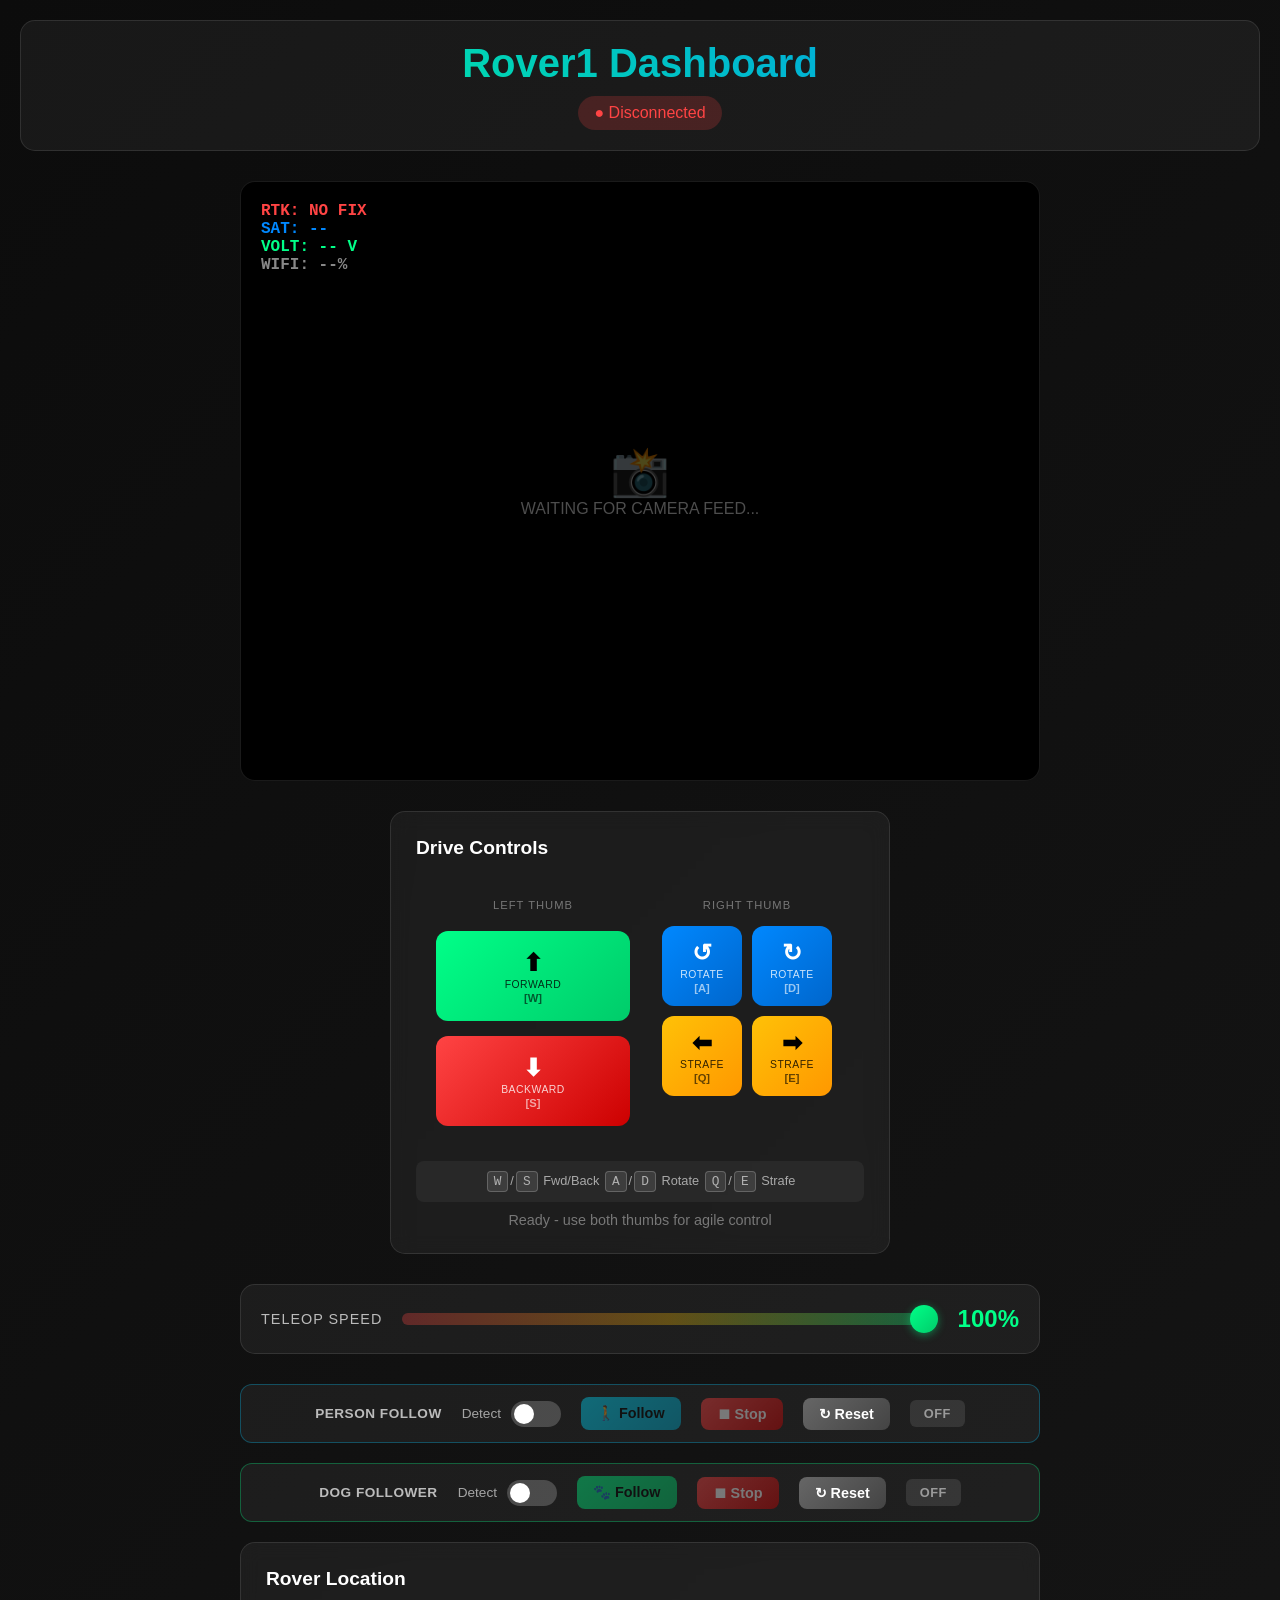
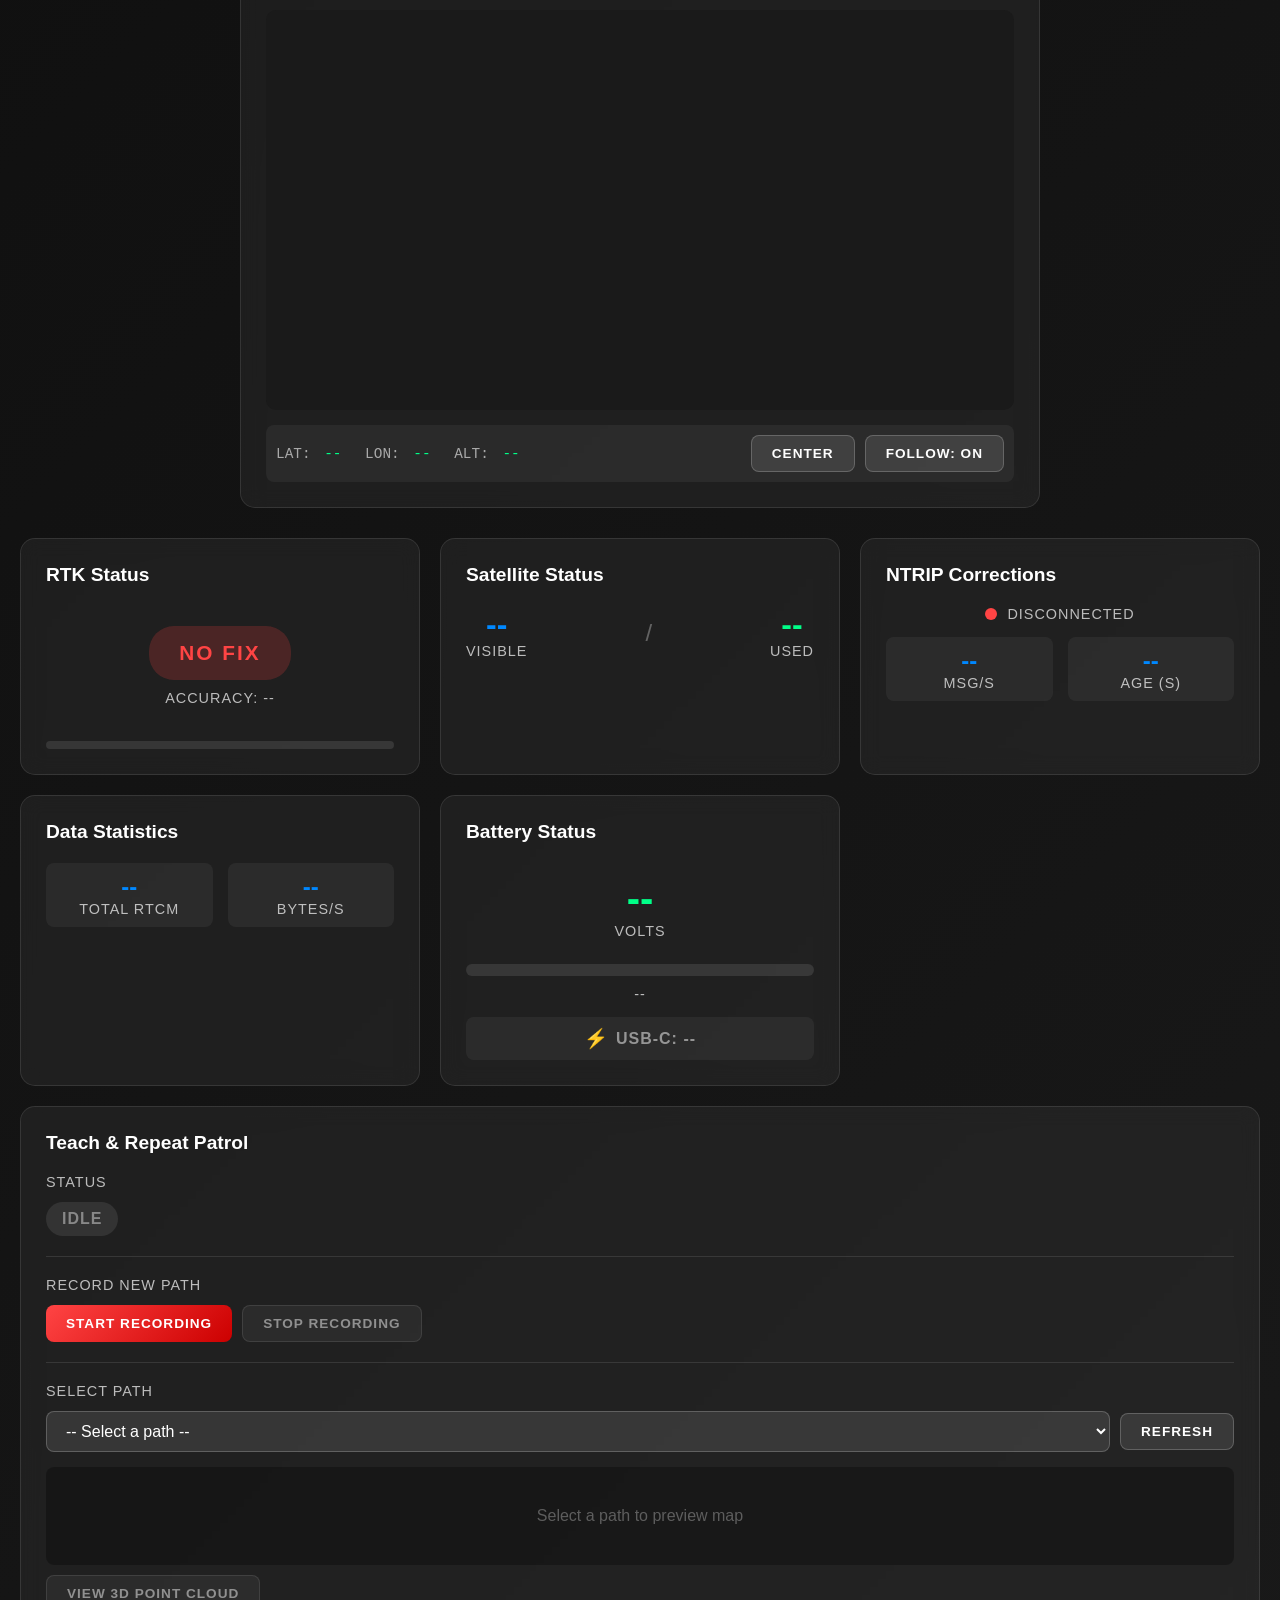
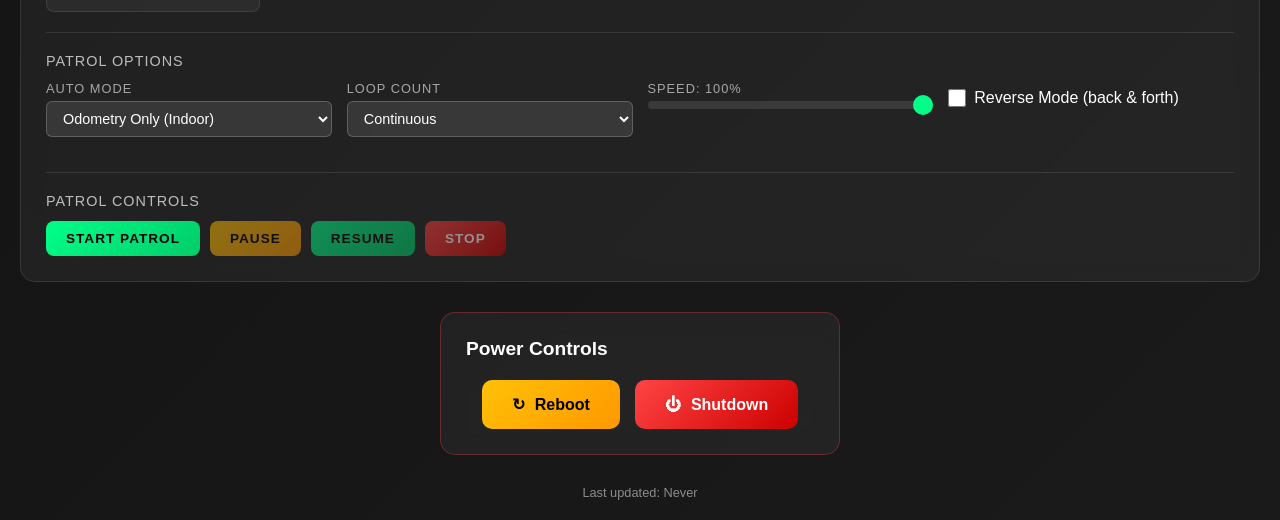
==== gnss_web_dashboard/static/index.html @ d9a0829c "feat(dashboard): add WiFi signal strength to camera HUD Shows WiFi signal percentage in HUD overlay " ====
<!DOCTYPE html>
<html lang="en">
<head>
    <meta charset="UTF-8">
    <meta name="viewport" content="width=device-width, initial-scale=1.0">
    <title>Rover1 Dashboard</title>

    <!-- External dependencies -->
    <link rel="stylesheet" href="https://unpkg.com/leaflet@1.9.4/dist/leaflet.css"
          integrity="sha256-p4NxAoJBhIIN+hmNHrzRCf9tD/miZyoHS5obTRR9BMY="
          crossorigin=""/>
    <script src="https://cdnjs.cloudflare.com/ajax/libs/three.js/r128/three.min.js"></script>

    <!-- Local styles (modular) -->
    <link rel="stylesheet" href="css/base.css">
    <link rel="stylesheet" href="css/components.css">
    <link rel="stylesheet" href="css/teleop.css">
    <link rel="stylesheet" href="css/patrol.css">
    <link rel="stylesheet" href="css/vision.css">
</head>
<body>
    <div class="dashboard">
        <div class="header">
            <h1>Rover1 Dashboard</h1>
            <span id="connectionStatus" class="connection-status disconnected">Connecting...</span>
        </div>

        <!-- Live Camera Feed Section -->
        <div class="video-container">
            <div id="videoPlaceholder" class="video-placeholder">
                <div style="font-size: 3rem;">📸</div>
                <div>WAITING FOR CAMERA FEED...</div>
            </div>
            <img id="videoFeed" src="" style="display: none;">
            <div class="video-overlay" id="videoOverlay">
                <div id="hudRtk" style="color: #ff4444;">RTK: NO FIX</div>
                <div id="hudSat" style="color: #0088ff;">SAT: --</div>
                <div id="hudVolt" style="color: #00ff88;">VOLT: -- V</div>
                <div id="hudWifi" style="color: #888888;">WIFI: --%</div>
            </div>
        </div>

        <!-- Web Teleop Drive Controls - Two-thumb layout -->
        <div class="card teleop-card">
            <div class="card-title">Drive Controls</div>
            <div class="teleop-drive-container" id="teleopContainer">
                <!-- Left thumb zone: Forward/Backward -->
                <div class="teleop-left-zone">
                    <div class="teleop-zone-label">Left Thumb</div>
                    <button class="teleop-btn teleop-btn-large teleop-btn-forward" id="btnForward"
                            data-action="forward">
                        <span>&#x2B06;</span>
                        <span class="teleop-btn-label">Forward</span>
                        <span class="teleop-btn-key">[W]</span>
                    </button>
                    <button class="teleop-btn teleop-btn-large teleop-btn-backward" id="btnBackward"
                            data-action="backward">
                        <span>&#x2B07;</span>
                        <span class="teleop-btn-label">Backward</span>
                        <span class="teleop-btn-key">[S]</span>
                    </button>
                </div>
                <!-- Right thumb zone: Rotate and Strafe -->
                <div class="teleop-right-zone">
                    <div class="teleop-zone-label">Right Thumb</div>
                    <div class="teleop-right-row">
                        <button class="teleop-btn teleop-btn-rotate" id="btnRotateLeft"
                                data-action="rotate-left">
                            <span>&#x21BA;</span>
                            <span class="teleop-btn-label">Rotate</span>
                            <span class="teleop-btn-key">[A]</span>
                        </button>
                        <button class="teleop-btn teleop-btn-rotate" id="btnRotateRight"
                                data-action="rotate-right">
                            <span>&#x21BB;</span>
                            <span class="teleop-btn-label">Rotate</span>
                            <span class="teleop-btn-key">[D]</span>
                        </button>
                    </div>
                    <div class="teleop-right-row">
                        <button class="teleop-btn teleop-btn-strafe" id="btnStrafeLeft"
                                data-action="strafe-left">
                            <span>&#x2B05;</span>
                            <span class="teleop-btn-label">Strafe</span>
                            <span class="teleop-btn-key">[Q]</span>
                        </button>
                        <button class="teleop-btn teleop-btn-strafe" id="btnStrafeRight"
                                data-action="strafe-right">
                            <span>&#x27A1;</span>
                            <span class="teleop-btn-label">Strafe</span>
                            <span class="teleop-btn-key">[E]</span>
                        </button>
                    </div>
                </div>
            </div>
            <div class="teleop-help">
                <kbd>W</kbd>/<kbd>S</kbd> Fwd/Back
                <kbd>A</kbd>/<kbd>D</kbd> Rotate
                <kbd>Q</kbd>/<kbd>E</kbd> Strafe
            </div>
            <div class="teleop-status" id="teleopStatus">
                <span class="teleop-status-inactive">Ready - use both thumbs for agile control</span>
            </div>
        </div>

        <!-- Teleop Speed Control -->
        <div class="teleop-controls">
            <div class="teleop-speed-control">
                <span class="teleop-speed-label">Teleop Speed</span>
                <input type="range" id="teleopSpeedSlider" class="teleop-slider"
                       min="10" max="100" value="100"
                       oninput="teleopController.updateSpeed(this.value)">
                <span id="teleopSpeedValue" class="teleop-speed-value">100%</span>
            </div>
        </div>

        <!-- Shoe Follower Quick Controls (Person Follow) -->
        <div class="shoe-follower-quick">
            <span class="quick-label">Person Follow</span>
            <div class="quick-toggle-group">
                <span style="font-size: 0.85rem; color: rgba(255,255,255,0.6);">Detect</span>
                <label class="toggle-switch">
                    <input type="checkbox" id="shoeDetectionToggle" onchange="shoeFollower.toggleDetection(this.checked)">
                    <span class="toggle-slider"></span>
                </label>
            </div>
            <button id="btnShoeFollowStart" class="quick-btn quick-btn-start"
                    onclick="shoeFollower.enable()" disabled>
                &#x1F6B6; Follow
            </button>
            <button id="btnShoeFollowStop" class="quick-btn quick-btn-stop"
                    onclick="shoeFollower.disable()" disabled>
                &#x23F9; Stop
            </button>
            <button id="btnShoeFollowReset" class="quick-btn quick-btn-reset"
                    onclick="shoeFollower.reset()">
                &#x21BB; Reset
            </button>
            <span id="shoeFollowerStatus" class="quick-status idle">OFF</span>
        </div>

        <!-- Dog Follower Quick Controls -->
        <div class="dog-follower-quick">
            <span class="quick-label">Dog Follower</span>
            <div class="quick-toggle-group">
                <span style="font-size: 0.85rem; color: rgba(255,255,255,0.6);">Detect</span>
                <label class="toggle-switch">
                    <input type="checkbox" id="detectionToggleQuick" onchange="dogFollower.toggleDetection(this.checked)">
                    <span class="toggle-slider"></span>
                </label>
            </div>
            <button id="btnDogFollowStartQuick" class="quick-btn quick-btn-start"
                    onclick="dogFollower.enable()" disabled>
                &#x1F43E; Follow
            </button>
            <button id="btnDogFollowStopQuick" class="quick-btn quick-btn-stop"
                    onclick="dogFollower.disable()" disabled>
                &#x23F9; Stop
            </button>
            <button id="btnDogFollowResetQuick" class="quick-btn quick-btn-reset"
                    onclick="dogFollower.reset()">
                &#x21BB; Reset
            </button>
            <span id="dogFollowerStatusQuick" class="quick-status idle">OFF</span>
        </div>

        <!-- Street Map Section -->
        <div class="card map-card" style="max-width: 800px; margin: 0 auto 30px auto;">
            <div class="card-title">Rover Location</div>
            <div class="map-container">
                <div id="roverMap"></div>
            </div>
            <div class="map-info">
                <div class="coord-display">
                    <span class="coord-label">LAT:</span>
                    <span class="coord-value" id="mapLat">--</span>
                    <span class="coord-label" style="margin-left: 15px;">LON:</span>
                    <span class="coord-value" id="mapLon">--</span>
                    <span class="coord-label" style="margin-left: 15px;">ALT:</span>
                    <span class="coord-value" id="mapAlt">--</span>
                </div>
                <div class="map-controls">
                    <button class="btn btn-secondary" onclick="mapController.centerOnRover()">Center</button>
                    <button class="btn btn-secondary" onclick="mapController.toggleFollow()">
                        <span id="followBtn">Follow: ON</span>
                    </button>
                </div>
            </div>
        </div>

        <div class="grid">
            <!-- RTK Status Card -->
            <div class="card">
                <div class="card-title">RTK Status</div>
                <div class="rtk-status">
                    <div id="rtkBadge" class="rtk-badge rtk-no-fix">NO FIX</div>
                    <div id="rtkAccuracy" class="metric-label">Accuracy: --</div>
                </div>
                <div class="accuracy-bar">
                    <div id="accuracyFill" class="accuracy-fill accuracy-poor" style="width: 0%"></div>
                </div>
            </div>

            <!-- Satellites Card -->
            <div class="card">
                <div class="card-title">Satellite Status</div>
                <div class="satellite-visual">
                    <div class="sat-group">
                        <div id="satVisible" class="sat-count sat-visible">--</div>
                        <div class="metric-label">Visible</div>
                    </div>
                    <div style="font-size: 1.5rem; color: rgba(255,255,255,0.3);">/</div>
                    <div class="sat-group">
                        <div id="satUsed" class="sat-count sat-used">--</div>
                        <div class="metric-label">Used</div>
                    </div>
                </div>
            </div>

            <!-- NTRIP Status Card -->
            <div class="card">
                <div class="card-title">NTRIP Corrections</div>
                <div class="ntrip-indicator">
                    <div id="ntripDot" class="status-dot status-disconnected"></div>
                    <div id="ntripStatus" class="metric-label">DISCONNECTED</div>
                </div>
                <div class="stats-grid">
                    <div class="stat-item">
                        <div id="rtcmRate" class="stat-value">--</div>
                        <div class="metric-label">msg/s</div>
                    </div>
                    <div class="stat-item">
                        <div id="rtcmAge" class="stat-value">--</div>
                        <div class="metric-label">age (s)</div>
                    </div>
                </div>
            </div>

            <!-- Data Statistics Card -->
            <div class="card">
                <div class="card-title">Data Statistics</div>
                <div class="stats-grid">
                    <div class="stat-item">
                        <div id="totalMessages" class="stat-value">--</div>
                        <div class="metric-label">Total RTCM</div>
                    </div>
                    <div class="stat-item">
                        <div id="dataRate" class="stat-value">--</div>
                        <div class="metric-label">Bytes/s</div>
                    </div>
                </div>
            </div>

            <!-- Battery Status Card -->
            <div class="card">
                <div class="card-title">Battery Status</div>
                <div class="battery-display">
                    <div id="batteryVoltage" class="metric-value" style="color: #00ff88;">--</div>
                    <div class="metric-label">Volts</div>
                </div>
                <div class="battery-bar">
                    <div id="batteryFill" class="battery-fill battery-good" style="width: 0%"></div>
                </div>
                <div id="batteryStatus" class="metric-label" style="text-align: center; margin-top: 10px;">--</div>
                <div class="power-status-indicator">
                    <span class="power-icon" id="powerIcon">⚡</span>
                    <span class="power-status-text power-unknown" id="powerStatus">USB-C: --</span>
                </div>
            </div>

            <!-- Patrol Card -->
            <div class="card patrol-card">
                <div class="card-title">Teach & Repeat Patrol</div>

                <!-- Status Section -->
                <div class="patrol-section">
                    <div class="section-title">Status</div>
                    <span id="patrolStatusBadge" class="patrol-status-badge patrol-idle">IDLE</span>
                    <div id="patrolProgress" class="patrol-progress" style="display: none;"></div>
                    <div id="patrolError" class="patrol-error-msg" style="display: none;"></div>
                </div>

                <!-- Recording Section -->
                <div class="patrol-section">
                    <div class="section-title">Record New Path</div>
                    <div id="recordingControls">
                        <div class="btn-group">
                            <button id="btnStartRecord" class="btn btn-danger" onclick="patrol.startRecording()">
                                Start Recording
                            </button>
                            <button id="btnStopRecord" class="btn btn-secondary" onclick="patrol.stopRecording()" disabled>
                                Stop Recording
                            </button>
                        </div>
                        <div id="recordingIndicator" class="recording-indicator" style="display: none; margin-top: 10px;">
                            <div class="recording-dot"></div>
                            <span id="recordingCount">Recording: 0 waypoints</span>
                        </div>
                    </div>

                    <!-- Save Dialog (shown after stopping recording) -->
                    <div id="saveDialog" class="save-dialog">
                        <input type="text" id="pathNameInput" class="path-name-input" placeholder="Enter path name...">
                        <div class="btn-group">
                            <button class="btn btn-primary" onclick="patrol.savePath()">Save Path</button>
                            <button class="btn btn-secondary" onclick="patrol.discardRecording()">Discard</button>
                        </div>
                    </div>
                </div>

                <!-- Path Selection Section -->
                <div class="patrol-section">
                    <div class="section-title">Select Path</div>
                    <div class="path-selector">
                        <select id="pathSelect" class="path-select" onchange="patrol.onPathSelect()">
                            <option value="">-- Select a path --</option>
                        </select>
                        <button class="btn btn-secondary" onclick="patrol.refreshPaths()">Refresh</button>
                    </div>
                    <div id="mapPreview" class="map-preview">
                        <div class="map-placeholder">Select a path to preview map</div>
                    </div>
                    <div style="margin-top: 10px;">
                        <button id="btnView3D" class="btn btn-secondary" onclick="patrol.view3DCloud()" disabled>
                            View 3D Point Cloud
                        </button>
                    </div>
                </div>

                <!-- Patrol Options Section -->
                <div class="patrol-section">
                    <div class="section-title">Patrol Options</div>
                    <div class="patrol-options">
                        <div class="option-group">
                            <label class="option-label">Auto Mode</label>
                            <select id="autoMode" class="option-input">
                                <option value="odometry">Odometry Only (Indoor)</option>
                                <option value="gps">GPS Outdoor</option>
                                <option value="nav2" disabled>Nav2 SLAM (Heavy CPU)</option>
                            </select>
                        </div>
                        <div class="option-group">
                            <label class="option-label">Loop Count</label>
                            <select id="loopCount" class="option-input">
                                <option value="0">Continuous</option>
                                <option value="1">1 loop</option>
                                <option value="2">2 loops</option>
                                <option value="3">3 loops</option>
                                <option value="5">5 loops</option>
                                <option value="10">10 loops</option>
                            </select>
                        </div>
                        <div class="option-group">
                            <label class="option-label">Speed: <span id="speedValue">100</span>%</label>
                            <input type="range" id="speedSlider" class="speed-slider"
                                   min="10" max="100" value="100" oninput="patrol.updateSpeedLabel()">
                        </div>
                        <div class="option-group">
                            <label class="checkbox-label">
                                <input type="checkbox" id="reverseMode">
                                Reverse Mode (back & forth)
                            </label>
                        </div>
                    </div>
                </div>

                <!-- Patrol Controls Section -->
                <div class="patrol-section">
                    <div class="section-title">Patrol Controls</div>
                    <div class="btn-group">
                        <button id="btnStartPatrol" class="btn btn-primary" onclick="patrol.startPatrol()">
                            Start Patrol
                        </button>
                        <button id="btnPausePatrol" class="btn btn-warning" onclick="patrol.pausePatrol()" disabled>
                            Pause
                        </button>
                        <button id="btnResumePatrol" class="btn btn-primary" onclick="patrol.resumePatrol()" disabled>
                            Resume
                        </button>
                        <button id="btnStopPatrol" class="btn btn-danger" onclick="patrol.stopPatrol()" disabled>
                            Stop
                        </button>
                    </div>
                </div>
            </div>

            <!-- 3D Point Cloud Viewer Card -->
            <div class="card pointcloud-card" id="pointcloudCard" style="display: none;">
                <div class="card-title">3D Point Cloud Viewer</div>
                <div class="pointcloud-container" id="pointcloudContainer">
                    <div class="pointcloud-placeholder" id="pointcloudPlaceholder">
                        <div class="pointcloud-placeholder-icon">&#x1F4CA;</div>
                        <div>Select a path and click "View 3D Point Cloud"</div>
                    </div>
                    <div class="pointcloud-loading" id="pointcloudLoading" style="display: none;">
                        <div class="pointcloud-loading-spinner"></div>
                        <div>Loading point cloud...</div>
                    </div>
                </div>
                <div class="pointcloud-controls">
                    <div class="btn-group">
                        <button class="btn btn-secondary" onclick="pointcloudViewer.resetView()">Reset View</button>
                        <button class="btn btn-secondary" onclick="pointcloudViewer.toggleAxes()">Toggle Axes</button>
                    </div>
                    <div class="point-size-control">
                        <span class="metric-label">Point Size:</span>
                        <input type="range" class="point-size-slider" id="pointSizeSlider"
                               min="1" max="10" value="3" oninput="pointcloudViewer.setPointSize(this.value)">
                    </div>
                    <div class="pointcloud-info" id="pointcloudInfo">
                        Points: -- | Drag to rotate, scroll to zoom
                    </div>
                </div>
            </div>
        </div>

        <!-- Power Controls Card -->
        <div class="card power-card">
            <div class="card-title">Power Controls</div>
            <div class="power-btn-group">
                <button class="power-btn power-btn-reboot" onclick="powerController.requestReboot()">
                    <span>&#x21BB;</span> Reboot
                </button>
                <button class="power-btn power-btn-shutdown" onclick="powerController.requestShutdown()">
                    <span>&#x23FB;</span> Shutdown
                </button>
            </div>
            <div id="powerConfirmDialog" class="power-confirm-dialog">
                <div class="power-confirm-msg" id="powerConfirmMsg">Are you sure?</div>
                <div class="power-confirm-btns">
                    <button class="power-confirm-yes" onclick="powerController.confirmAction()">Yes, do it</button>
                    <button class="power-confirm-no" onclick="powerController.cancelAction()">Cancel</button>
                </div>
            </div>
        </div>

        <div class="last-update" id="lastUpdate">
            Last updated: Never
        </div>
    </div>

    <!-- External JS -->
    <script src="https://unpkg.com/leaflet@1.9.4/dist/leaflet.js"
            integrity="sha256-20nQCchB9co0qIjJZRGuk2/Z9VM+kNiyxNV1lvTlZBo="
            crossorigin=""></script>

    <!-- Local JS modules (order matters for dependencies) -->
    <script src="js/dashboard.js"></script>
    <script src="js/patrol.js"></script>
    <script src="js/map.js"></script>
    <script src="js/teleop.js"></script>
    <script src="js/power.js"></script>
    <script src="js/vision.js"></script>
    <script src="js/pointcloud.js"></script>
    <script src="js/init.js"></script>
</body>
</html>
---- gnss_web_dashboard/static/css/base.css ----
/* base.css - Core layout and structure */

* {
    margin: 0;
    padding: 0;
    box-sizing: border-box;
}

body {
    font-family: -apple-system, BlinkMacSystemFont, 'Segoe UI', Roboto, sans-serif;
    background: linear-gradient(135deg, #0c0c0c 0%, #1a1a1a 100%);
    color: #ffffff;
    min-height: 100vh;
    padding: 20px;
}

.dashboard {
    max-width: 1400px;
    margin: 0 auto;
}

.header {
    text-align: center;
    margin-bottom: 30px;
    padding: 20px;
    background: rgba(255, 255, 255, 0.05);
    border-radius: 15px;
    border: 1px solid rgba(255, 255, 255, 0.1);
}

.header h1 {
    font-size: 2.5rem;
    margin-bottom: 10px;
    background: linear-gradient(45deg, #00ff88, #0088ff);
    -webkit-background-clip: text;
    -webkit-text-fill-color: transparent;
    background-clip: text;
}

.connection-status {
    display: inline-block;
    padding: 8px 16px;
    border-radius: 20px;
    font-weight: 500;
    margin-left: 20px;
}

.connected { background: rgba(0, 255, 136, 0.2); color: #00ff88; }
.disconnected { background: rgba(255, 68, 68, 0.2); color: #ff4444; }

.grid {
    display: grid;
    grid-template-columns: repeat(auto-fit, minmax(300px, 1fr));
    gap: 20px;
    margin-bottom: 30px;
}

.video-container {
    grid-column: 1 / -1;
    background: rgba(255, 255, 255, 0.05);
    border: 1px solid rgba(255, 255, 255, 0.1);
    border-radius: 15px;
    overflow: hidden;
    position: relative;
    background-color: #000;
    aspect-ratio: 4 / 3;
    max-width: 800px;
    margin: 0 auto 30px auto;
}

#videoFeed {
    width: 100%;
    height: 100%;
    object-fit: contain;
}

.video-overlay {
    position: absolute;
    top: 20px;
    left: 20px;
    pointer-events: none;
    text-shadow: 2px 2px 2px rgba(0,0,0,0.8);
    font-family: 'Courier New', Courier, monospace;
    font-weight: bold;
}

.video-placeholder {
    position: absolute;
    top: 50%;
    left: 50%;
    transform: translate(-50%, -50%);
    color: rgba(255,255,255,0.3);
    text-align: center;
}

.last-update {
    text-align: center;
    margin-top: 20px;
    color: rgba(255, 255, 255, 0.5);
    font-size: 0.8rem;
}

@media (max-width: 768px) {
    .grid {
        grid-template-columns: 1fr;
    }
    .header h1 {
        font-size: 2rem;
    }
}
---- gnss_web_dashboard/static/css/components.css ----
/* components.css - Cards, metrics, status indicators, power controls */

/* Card base styles */
.card {
    background: rgba(255, 255, 255, 0.05);
    border: 1px solid rgba(255, 255, 255, 0.1);
    border-radius: 15px;
    padding: 25px;
    backdrop-filter: blur(10px);
}

.card-title {
    font-size: 1.2rem;
    margin-bottom: 20px;
    color: #ffffff;
    font-weight: 600;
}

/* Metrics */
.metric-value {
    font-size: 2.5rem;
    font-weight: 700;
    margin-bottom: 5px;
    line-height: 1;
}

.metric-label {
    font-size: 0.9rem;
    color: rgba(255, 255, 255, 0.7);
    text-transform: uppercase;
    letter-spacing: 1px;
}

@media (max-width: 768px) {
    .metric-value {
        font-size: 2rem;
    }
}

/* RTK Status */
.rtk-status {
    text-align: center;
    padding: 20px;
}

.rtk-badge {
    display: inline-block;
    padding: 15px 30px;
    border-radius: 25px;
    font-size: 1.3rem;
    font-weight: 700;
    text-transform: uppercase;
    letter-spacing: 2px;
    margin-bottom: 10px;
}

.rtk-no-fix { background: rgba(255, 68, 68, 0.2); color: #ff4444; }
.rtk-dgps { background: rgba(255, 193, 7, 0.2); color: #ffc107; }
.rtk-float { background: rgba(0, 123, 255, 0.2); color: #007bff; }
.rtk-fixed { background: rgba(40, 167, 69, 0.2); color: #28a745; }

/* Satellite visual */
.satellite-visual {
    display: flex;
    justify-content: space-between;
    align-items: center;
    margin-top: 15px;
}

.sat-group {
    text-align: center;
}

.sat-count {
    font-size: 2rem;
    font-weight: 700;
}

.sat-visible { color: #0088ff; }
.sat-used { color: #00ff88; }

/* NTRIP indicator */
.ntrip-indicator {
    display: flex;
    align-items: center;
    justify-content: center;
    gap: 10px;
    margin-top: 10px;
}

.status-dot {
    width: 12px;
    height: 12px;
    border-radius: 50%;
    animation: pulse 2s infinite;
}

.status-connected { background: #00ff88; }
.status-disconnected { background: #ff4444; }

@keyframes pulse {
    0%, 100% { opacity: 1; }
    50% { opacity: 0.5; }
}

/* Accuracy bar */
.accuracy-bar {
    width: 100%;
    height: 8px;
    background: rgba(255, 255, 255, 0.1);
    border-radius: 4px;
    overflow: hidden;
    margin-top: 15px;
}

.accuracy-fill {
    height: 100%;
    border-radius: 4px;
    transition: width 0.3s ease, background-color 0.3s ease;
}

.accuracy-excellent { background: #00ff88; }
.accuracy-good { background: #0088ff; }
.accuracy-fair { background: #ffc107; }
.accuracy-poor { background: #ff4444; }

/* Battery display */
.battery-display {
    text-align: center;
    padding: 15px 0;
}

.battery-bar {
    width: 100%;
    height: 12px;
    background: rgba(255, 255, 255, 0.1);
    border-radius: 6px;
    overflow: hidden;
    margin-top: 10px;
}

.battery-fill {
    height: 100%;
    border-radius: 6px;
    transition: width 0.3s ease, background-color 0.3s ease;
}

.battery-full { background: #00ff88; }
.battery-good { background: #0088ff; }
.battery-low { background: #ffc107; }
.battery-critical { background: #ff4444; }

/* Power status indicator */
.power-status-indicator {
    display: flex;
    align-items: center;
    justify-content: center;
    gap: 8px;
    margin-top: 15px;
    padding: 10px;
    background: rgba(255, 255, 255, 0.05);
    border-radius: 8px;
}

.power-icon {
    font-size: 1.2rem;
}

.power-status-text {
    font-weight: 600;
    text-transform: uppercase;
    letter-spacing: 1px;
}

.power-ok { color: #00ff88; }
.power-warning { color: #ffc107; }
.power-critical { color: #ff4444; }
.power-unknown { color: rgba(255, 255, 255, 0.5); }

/* Stats grid */
.stats-grid {
    display: grid;
    grid-template-columns: 1fr 1fr;
    gap: 15px;
    margin-top: 15px;
}

.stat-item {
    text-align: center;
    padding: 10px;
    background: rgba(255, 255, 255, 0.05);
    border-radius: 8px;
}

.stat-value {
    font-size: 1.5rem;
    font-weight: 600;
    color: #0088ff;
}

/* Power Controls Card */
.power-card {
    max-width: 400px;
    margin: 30px auto;
    border: 1px solid rgba(255, 68, 68, 0.3);
}

.power-btn-group {
    display: flex;
    gap: 15px;
    justify-content: center;
    flex-wrap: wrap;
}

.power-btn {
    padding: 15px 30px;
    border: none;
    border-radius: 10px;
    font-size: 1rem;
    font-weight: 600;
    cursor: pointer;
    transition: all 0.2s ease;
    display: flex;
    align-items: center;
    gap: 10px;
}

.power-btn-shutdown {
    background: linear-gradient(135deg, #ff4444, #cc0000);
    color: #fff;
}

.power-btn-shutdown:hover {
    transform: translateY(-2px);
    box-shadow: 0 4px 15px rgba(255, 68, 68, 0.4);
}

.power-btn-reboot {
    background: linear-gradient(135deg, #ffc107, #ff9800);
    color: #000;
}

.power-btn-reboot:hover {
    transform: translateY(-2px);
    box-shadow: 0 4px 15px rgba(255, 193, 7, 0.4);
}

.power-btn:disabled {
    opacity: 0.5;
    cursor: not-allowed;
    transform: none;
}

.power-confirm-dialog {
    display: none;
    margin-top: 20px;
    padding: 20px;
    background: rgba(255, 68, 68, 0.1);
    border: 1px solid rgba(255, 68, 68, 0.3);
    border-radius: 10px;
    text-align: center;
}

.power-confirm-dialog.active {
    display: block;
}

.power-confirm-msg {
    margin-bottom: 15px;
    font-size: 1.1rem;
    color: #ff4444;
}

.power-confirm-btns {
    display: flex;
    gap: 10px;
    justify-content: center;
}

.power-confirm-yes {
    background: #ff4444;
    color: #fff;
    padding: 10px 25px;
    border: none;
    border-radius: 6px;
    font-weight: 600;
    cursor: pointer;
}

.power-confirm-no {
    background: rgba(255, 255, 255, 0.1);
    color: #fff;
    padding: 10px 25px;
    border: 1px solid rgba(255, 255, 255, 0.2);
    border-radius: 6px;
    font-weight: 600;
    cursor: pointer;
}

/* 3D Point Cloud Viewer */
.pointcloud-card {
    grid-column: 1 / -1;
    max-width: 800px;
    margin: 0 auto;
}

.pointcloud-container {
    height: 500px;
    background: #000;
    border-radius: 10px;
    overflow: hidden;
    position: relative;
}

.pointcloud-canvas {
    width: 100%;
    height: 100%;
}

.pointcloud-placeholder {
    display: flex;
    flex-direction: column;
    justify-content: center;
    align-items: center;
    height: 100%;
    color: rgba(255, 255, 255, 0.3);
    text-align: center;
    gap: 15px;
}

.pointcloud-placeholder-icon {
    font-size: 4rem;
}

.pointcloud-controls {
    display: flex;
    justify-content: space-between;
    align-items: center;
    margin-top: 15px;
    flex-wrap: wrap;
    gap: 10px;
}

.pointcloud-info {
    font-size: 0.85rem;
    color: rgba(255, 255, 255, 0.6);
}

.pointcloud-loading {
    position: absolute;
    top: 50%;
    left: 50%;
    transform: translate(-50%, -50%);
    color: #00ff88;
    text-align: center;
}

.pointcloud-loading-spinner {
    width: 40px;
    height: 40px;
    border: 3px solid rgba(0, 255, 136, 0.2);
    border-top-color: #00ff88;
    border-radius: 50%;
    animation: spin 1s linear infinite;
    margin: 0 auto 15px;
}

@keyframes spin {
    to { transform: rotate(360deg); }
}

.point-size-control {
    display: flex;
    align-items: center;
    gap: 10px;
}

.point-size-slider {
    width: 100px;
    -webkit-appearance: none;
    height: 6px;
    border-radius: 3px;
    background: rgba(255, 255, 255, 0.2);
}

.point-size-slider::-webkit-slider-thumb {
    -webkit-appearance: none;
    width: 16px;
    height: 16px;
    border-radius: 50%;
    background: #00ff88;
    cursor: pointer;
}

/* Common buttons */
.btn-group {
    display: flex;
    gap: 10px;
    flex-wrap: wrap;
}

.btn {
    padding: 10px 20px;
    border: none;
    border-radius: 8px;
    font-weight: 600;
    cursor: pointer;
    transition: all 0.2s ease;
    text-transform: uppercase;
    letter-spacing: 1px;
    font-size: 0.85rem;
}

.btn:disabled {
    opacity: 0.5;
    cursor: not-allowed;
}

.btn-primary {
    background: linear-gradient(135deg, #00ff88, #00cc6a);
    color: #000;
}

.btn-primary:hover:not(:disabled) {
    transform: translateY(-2px);
    box-shadow: 0 4px 12px rgba(0, 255, 136, 0.3);
}

.btn-danger {
    background: linear-gradient(135deg, #ff4444, #cc0000);
    color: #fff;
}

.btn-danger:hover:not(:disabled) {
    transform: translateY(-2px);
    box-shadow: 0 4px 12px rgba(255, 68, 68, 0.3);
}

.btn-secondary {
    background: rgba(255, 255, 255, 0.1);
    color: #fff;
    border: 1px solid rgba(255, 255, 255, 0.2);
}

.btn-secondary:hover:not(:disabled) {
    background: rgba(255, 255, 255, 0.2);
}

.btn-warning {
    background: linear-gradient(135deg, #ffc107, #ff9800);
    color: #000;
}
---- gnss_web_dashboard/static/css/teleop.css ----
/* teleop.css - Teleop controls and web driving */

.teleop-controls {
    max-width: 800px;
    margin: 0 auto 30px auto;
    padding: 20px;
    background: rgba(255, 255, 255, 0.05);
    border: 1px solid rgba(255, 255, 255, 0.1);
    border-radius: 15px;
}

.teleop-speed-control {
    display: flex;
    align-items: center;
    gap: 20px;
}

.teleop-speed-label {
    font-size: 0.9rem;
    color: rgba(255, 255, 255, 0.7);
    text-transform: uppercase;
    letter-spacing: 1px;
    min-width: 120px;
}

.teleop-speed-value {
    font-size: 1.5rem;
    font-weight: 700;
    color: #00ff88;
    min-width: 60px;
    text-align: right;
}

.teleop-slider {
    flex: 1;
    -webkit-appearance: none;
    height: 12px;
    border-radius: 6px;
    background: linear-gradient(to right,
        rgba(255, 68, 68, 0.3) 0%,
        rgba(255, 193, 7, 0.3) 50%,
        rgba(0, 255, 136, 0.3) 100%);
    outline: none;
}

.teleop-slider::-webkit-slider-thumb {
    -webkit-appearance: none;
    width: 28px;
    height: 28px;
    border-radius: 50%;
    background: linear-gradient(135deg, #00ff88, #00cc6a);
    cursor: pointer;
    box-shadow: 0 2px 8px rgba(0, 255, 136, 0.4);
    transition: transform 0.1s ease;
}

.teleop-slider::-webkit-slider-thumb:hover {
    transform: scale(1.1);
}

.teleop-slider::-moz-range-thumb {
    width: 28px;
    height: 28px;
    border-radius: 50%;
    background: linear-gradient(135deg, #00ff88, #00cc6a);
    cursor: pointer;
    border: none;
}

/* Web Teleop Card Styles - Two-thumb layout */
.teleop-card {
    max-width: 500px;
    margin: 0 auto 30px auto;
}

.teleop-drive-container {
    display: flex;
    justify-content: space-between;
    align-items: stretch;
    gap: 20px;
    padding: 20px;
    touch-action: none;
    -webkit-touch-callout: none;
}

/* Left thumb zone - Forward/Backward stacked vertically */
.teleop-left-zone {
    display: flex;
    flex-direction: column;
    gap: 15px;
    flex: 1;
}

/* Right thumb zone - Rotate and Strafe in 2x2 grid */
.teleop-right-zone {
    display: flex;
    flex-direction: column;
    gap: 10px;
    flex: 1;
}

.teleop-right-row {
    display: flex;
    gap: 10px;
    justify-content: center;
}

.teleop-btn {
    width: 80px;
    height: 80px;
    border: none;
    border-radius: 12px;
    font-size: 1.5rem;
    font-weight: bold;
    cursor: pointer;
    user-select: none;
    -webkit-user-select: none;
    -webkit-touch-callout: none;
    touch-action: none;
    transition: transform 0.05s ease, box-shadow 0.05s ease;
    display: flex;
    flex-direction: column;
    align-items: center;
    justify-content: center;
    gap: 2px;
}

/* Large buttons for left zone (forward/backward) */
.teleop-btn-large {
    width: 100%;
    height: 90px;
}

.teleop-btn-label {
    font-size: 0.65rem;
    font-weight: 500;
    text-transform: uppercase;
    letter-spacing: 0.5px;
    opacity: 0.8;
}

.teleop-btn-key {
    font-size: 0.7rem;
    opacity: 0.6;
}

.teleop-btn-forward {
    background: linear-gradient(135deg, #00ff88, #00cc6a);
    color: #000;
}

.teleop-btn-backward {
    background: linear-gradient(135deg, #ff4444, #cc0000);
    color: #fff;
}

.teleop-btn-rotate {
    background: linear-gradient(135deg, #0088ff, #0066cc);
    color: #fff;
}

.teleop-btn-strafe {
    background: linear-gradient(135deg, #ffc107, #ff9800);
    color: #000;
}

.teleop-btn:active,
.teleop-btn.active {
    transform: scale(0.95);
    box-shadow: inset 0 2px 8px rgba(0, 0, 0, 0.3);
}

.teleop-btn.active {
    box-shadow: 0 0 25px rgba(0, 255, 136, 0.6);
}

.teleop-help {
    text-align: center;
    margin-top: 15px;
    padding: 10px;
    background: rgba(255, 255, 255, 0.05);
    border-radius: 8px;
    font-size: 0.8rem;
    color: rgba(255, 255, 255, 0.6);
}

.teleop-help kbd {
    display: inline-block;
    padding: 2px 6px;
    background: rgba(255, 255, 255, 0.1);
    border: 1px solid rgba(255, 255, 255, 0.2);
    border-radius: 4px;
    font-family: monospace;
    margin: 0 2px;
}

.teleop-status {
    text-align: center;
    margin-top: 10px;
    font-size: 0.9rem;
}

.teleop-status-active {
    color: #00ff88;
}

.teleop-status-inactive {
    color: rgba(255, 255, 255, 0.4);
}

.teleop-zone-label {
    text-align: center;
    font-size: 0.7rem;
    color: rgba(255, 255, 255, 0.4);
    text-transform: uppercase;
    letter-spacing: 1px;
    margin-bottom: 5px;
}

@media (max-width: 400px) {
    .teleop-btn {
        width: 65px;
        height: 65px;
        font-size: 1.2rem;
    }
    .teleop-btn-large {
        height: 75px;
    }
    .teleop-drive-container {
        gap: 10px;
        padding: 15px;
    }
}
---- gnss_web_dashboard/static/css/patrol.css ----
/* patrol.css - Patrol card and map styles */

/* Patrol Card */
.patrol-card {
    grid-column: 1 / -1;
}

.patrol-section {
    margin-bottom: 20px;
    padding-bottom: 20px;
    border-bottom: 1px solid rgba(255, 255, 255, 0.1);
}

.patrol-section:last-child {
    margin-bottom: 0;
    padding-bottom: 0;
    border-bottom: none;
}

.section-title {
    font-size: 0.9rem;
    color: rgba(255, 255, 255, 0.7);
    text-transform: uppercase;
    letter-spacing: 1px;
    margin-bottom: 12px;
}

/* Patrol status badges */
.patrol-status-badge {
    display: inline-block;
    padding: 8px 16px;
    border-radius: 20px;
    font-weight: 600;
    text-transform: uppercase;
    letter-spacing: 1px;
}

.patrol-idle { background: rgba(128, 128, 128, 0.2); color: #888; }
.patrol-recording { background: rgba(255, 68, 68, 0.2); color: #ff4444; animation: patrolPulse 1s infinite; }
.patrol-pending-save { background: rgba(255, 193, 7, 0.2); color: #ffc107; }
.patrol-patrolling { background: rgba(0, 255, 136, 0.2); color: #00ff88; animation: patrolPulse 2s infinite; }
.patrol-paused { background: rgba(0, 136, 255, 0.2); color: #0088ff; }
.patrol-error { background: rgba(255, 68, 68, 0.2); color: #ff4444; }

@keyframes patrolPulse {
    0%, 100% { opacity: 1; }
    50% { opacity: 0.5; }
}

.patrol-progress {
    margin-top: 10px;
    font-size: 0.9rem;
    color: rgba(255, 255, 255, 0.8);
}

.patrol-error-msg {
    margin-top: 10px;
    padding: 10px;
    background: rgba(255, 68, 68, 0.1);
    border: 1px solid rgba(255, 68, 68, 0.3);
    border-radius: 8px;
    color: #ff4444;
}

/* Path selector */
.path-selector {
    display: flex;
    gap: 10px;
    align-items: center;
    flex-wrap: wrap;
}

.path-select {
    flex: 1;
    min-width: 150px;
    padding: 10px 15px;
    background: rgba(255, 255, 255, 0.1);
    border: 1px solid rgba(255, 255, 255, 0.2);
    border-radius: 8px;
    color: #fff;
    font-size: 1rem;
}

.path-select option {
    background: #1a1a1a;
    color: #fff;
}

/* Map preview */
.map-preview {
    margin-top: 15px;
    background: rgba(0, 0, 0, 0.3);
    border-radius: 8px;
    overflow: hidden;
    max-height: 300px;
    display: flex;
    justify-content: center;
    align-items: center;
}

.map-preview img {
    max-width: 100%;
    max-height: 300px;
    object-fit: contain;
}

.map-placeholder {
    padding: 40px;
    color: rgba(255, 255, 255, 0.3);
    text-align: center;
}

/* Patrol options */
.patrol-options {
    display: grid;
    grid-template-columns: repeat(auto-fit, minmax(150px, 1fr));
    gap: 15px;
    margin-bottom: 15px;
}

.option-group {
    display: flex;
    flex-direction: column;
    gap: 5px;
}

.option-label {
    font-size: 0.8rem;
    color: rgba(255, 255, 255, 0.6);
    text-transform: uppercase;
    letter-spacing: 1px;
}

.option-input {
    padding: 8px 12px;
    background: rgba(255, 255, 255, 0.1);
    border: 1px solid rgba(255, 255, 255, 0.2);
    border-radius: 6px;
    color: #fff;
    font-size: 0.9rem;
}

.speed-slider {
    width: 100%;
    -webkit-appearance: none;
    height: 8px;
    border-radius: 4px;
    background: rgba(255, 255, 255, 0.1);
    outline: none;
}

.speed-slider::-webkit-slider-thumb {
    -webkit-appearance: none;
    width: 20px;
    height: 20px;
    border-radius: 50%;
    background: #00ff88;
    cursor: pointer;
}

.checkbox-label {
    display: flex;
    align-items: center;
    gap: 8px;
    cursor: pointer;
    padding: 8px 0;
}

.checkbox-label input[type="checkbox"] {
    width: 18px;
    height: 18px;
    accent-color: #00ff88;
}

/* Recording indicator */
.recording-indicator {
    display: flex;
    align-items: center;
    gap: 10px;
}

.recording-dot {
    width: 12px;
    height: 12px;
    border-radius: 50%;
    background: #ff4444;
    animation: patrolPulse 1s infinite;
}

/* Save dialog */
.save-dialog {
    display: none;
    margin-top: 15px;
    padding: 15px;
    background: rgba(255, 255, 255, 0.05);
    border-radius: 8px;
}

.save-dialog.active {
    display: block;
}

.path-name-input {
    width: 100%;
    padding: 10px;
    margin-bottom: 10px;
    background: rgba(255, 255, 255, 0.1);
    border: 1px solid rgba(255, 255, 255, 0.2);
    border-radius: 6px;
    color: #fff;
    font-size: 1rem;
}

/* Map Card */
.map-card {
    grid-column: 1 / -1;
}

.map-container {
    height: 400px;
    border-radius: 10px;
    overflow: hidden;
    background: #1a1a1a;
}

#roverMap {
    height: 100%;
    width: 100%;
}

.map-info {
    display: flex;
    justify-content: space-between;
    align-items: center;
    margin-top: 15px;
    padding: 10px;
    background: rgba(255, 255, 255, 0.05);
    border-radius: 8px;
    flex-wrap: wrap;
    gap: 10px;
}

.coord-display {
    font-family: 'Courier New', monospace;
    font-size: 0.9rem;
}

.coord-label {
    color: rgba(255, 255, 255, 0.6);
    margin-right: 5px;
}

.coord-value {
    color: #00ff88;
}

.map-controls {
    display: flex;
    gap: 10px;
}

.map-no-fix {
    display: flex;
    justify-content: center;
    align-items: center;
    height: 100%;
    color: rgba(255, 255, 255, 0.3);
    font-size: 1.2rem;
}

/* Leaflet popup styling */
.leaflet-popup-content-wrapper {
    background: rgba(26, 26, 26, 0.95);
    color: #fff;
    border-radius: 8px;
}

.leaflet-popup-tip {
    background: rgba(26, 26, 26, 0.95);
}

.rover-popup {
    text-align: center;
}

.rover-popup .status {
    font-weight: bold;
    margin-bottom: 5px;
}

.rover-popup .coords {
    font-family: monospace;
    font-size: 0.85rem;
    color: rgba(255, 255, 255, 0.8);
}
---- gnss_web_dashboard/static/css/vision.css ----
/* vision.css - Dog follower and shoe follower styles (mothball-able) */

/* Toggle Switch - shared by both followers */
.toggle-switch {
    position: relative;
    display: inline-block;
    width: 50px;
    height: 26px;
}

.toggle-switch input {
    opacity: 0;
    width: 0;
    height: 0;
}

.toggle-slider {
    position: absolute;
    cursor: pointer;
    top: 0;
    left: 0;
    right: 0;
    bottom: 0;
    background-color: rgba(255, 255, 255, 0.2);
    transition: 0.3s;
    border-radius: 26px;
}

.toggle-slider:before {
    position: absolute;
    content: "";
    height: 20px;
    width: 20px;
    left: 3px;
    bottom: 3px;
    background-color: white;
    transition: 0.3s;
    border-radius: 50%;
}

.toggle-switch input:checked + .toggle-slider {
    background-color: #00ff88;
}

.toggle-switch input:checked + .toggle-slider:before {
    transform: translateX(24px);
}

/* Dog Follower Card Styles (legacy - kept for reference) */
.dog-follower-card {
    max-width: 400px;
    margin: 30px auto;
    border: 1px solid rgba(0, 255, 136, 0.3);
}

.dog-follower-btn-group {
    display: flex;
    gap: 15px;
    justify-content: center;
    flex-wrap: wrap;
    margin-bottom: 15px;
}

.dog-follower-btn {
    padding: 15px 30px;
    border: none;
    border-radius: 10px;
    font-size: 1rem;
    font-weight: 600;
    cursor: pointer;
    transition: all 0.2s ease;
    display: flex;
    align-items: center;
    gap: 10px;
}

.dog-follower-btn-start {
    background: linear-gradient(135deg, #00ff88, #00cc6a);
    color: #000;
}

.dog-follower-btn-start:hover:not(:disabled) {
    transform: translateY(-2px);
    box-shadow: 0 4px 15px rgba(0, 255, 136, 0.4);
}

.dog-follower-btn-stop {
    background: linear-gradient(135deg, #ff4444, #cc0000);
    color: #fff;
}

.dog-follower-btn-stop:hover:not(:disabled) {
    transform: translateY(-2px);
    box-shadow: 0 4px 15px rgba(255, 68, 68, 0.4);
}

.dog-follower-btn:disabled {
    opacity: 0.5;
    cursor: not-allowed;
    transform: none;
}

.dog-follower-status {
    text-align: center;
    padding: 10px 20px;
    border-radius: 8px;
    font-weight: 600;
    text-transform: uppercase;
    letter-spacing: 1px;
}

.dog-follower-status.idle {
    background: rgba(255, 255, 255, 0.1);
    color: rgba(255, 255, 255, 0.6);
}

.dog-follower-status.searching {
    background: rgba(255, 193, 7, 0.2);
    color: #ffc107;
    animation: visionPulse 1.5s infinite;
}

.dog-follower-status.following {
    background: rgba(0, 255, 136, 0.2);
    color: #00ff88;
    animation: visionPulse 1s infinite;
}

.dog-follower-status.lost_target {
    background: rgba(255, 152, 0, 0.2);
    color: #ff9800;
}

.dog-follower-status.teleop_override {
    background: rgba(255, 68, 68, 0.2);
    color: #ff4444;
}

.dog-follower-status.detecting {
    background: rgba(0, 136, 255, 0.2);
    color: #0088ff;
}

/* Detection Toggle Row */
.detection-toggle-row {
    display: flex;
    align-items: center;
    justify-content: center;
    gap: 15px;
    margin-bottom: 20px;
    padding: 10px;
    background: rgba(255, 255, 255, 0.05);
    border-radius: 8px;
}

.detection-label {
    font-weight: 600;
    color: rgba(255, 255, 255, 0.8);
}

/* Feed Indicator */
.feed-indicator {
    display: flex;
    align-items: center;
    gap: 6px;
    font-size: 0.85rem;
    padding: 4px 10px;
    border-radius: 12px;
    background: rgba(255, 255, 255, 0.1);
}

.feed-dot {
    width: 8px;
    height: 8px;
    border-radius: 50%;
    background: rgba(255, 255, 255, 0.4);
}

.feed-indicator.ai-feed .feed-dot {
    background: #00ff88;
    box-shadow: 0 0 6px #00ff88;
}

.feed-indicator.ai-feed .feed-text {
    color: #00ff88;
}

.feed-text {
    color: rgba(255, 255, 255, 0.6);
}

/* Dog Follower Quick Controls - Compact strip below camera */
.dog-follower-quick {
    max-width: 800px;
    margin: 0 auto 20px auto;
    padding: 12px 20px;
    background: rgba(255, 255, 255, 0.05);
    border: 1px solid rgba(0, 255, 136, 0.3);
    border-radius: 12px;
    display: flex;
    align-items: center;
    justify-content: center;
    gap: 20px;
    flex-wrap: wrap;
}

.dog-follower-quick .quick-label {
    font-weight: 600;
    color: rgba(255, 255, 255, 0.7);
    font-size: 0.85rem;
    text-transform: uppercase;
    letter-spacing: 0.5px;
}

.dog-follower-quick .quick-toggle-group {
    display: flex;
    align-items: center;
    gap: 10px;
}

.dog-follower-quick .quick-btn {
    padding: 8px 16px;
    border: none;
    border-radius: 8px;
    font-size: 0.9rem;
    font-weight: 600;
    cursor: pointer;
    transition: all 0.2s ease;
    display: flex;
    align-items: center;
    gap: 6px;
}

.dog-follower-quick .quick-btn-start {
    background: linear-gradient(135deg, #00ff88, #00cc6a);
    color: #000;
}

.dog-follower-quick .quick-btn-start:hover:not(:disabled) {
    transform: translateY(-1px);
    box-shadow: 0 3px 10px rgba(0, 255, 136, 0.4);
}

.dog-follower-quick .quick-btn-stop {
    background: linear-gradient(135deg, #ff4444, #cc0000);
    color: #fff;
}

.dog-follower-quick .quick-btn-stop:hover:not(:disabled) {
    transform: translateY(-1px);
    box-shadow: 0 3px 10px rgba(255, 68, 68, 0.4);
}

.dog-follower-quick .quick-btn:disabled {
    opacity: 0.4;
    cursor: not-allowed;
    transform: none;
}

.dog-follower-quick .quick-status {
    padding: 6px 14px;
    border-radius: 6px;
    font-weight: 600;
    font-size: 0.8rem;
    text-transform: uppercase;
    letter-spacing: 0.5px;
}

.dog-follower-quick .quick-status.idle {
    background: rgba(255, 255, 255, 0.1);
    color: rgba(255, 255, 255, 0.5);
}

.dog-follower-quick .quick-status.detecting {
    background: rgba(0, 136, 255, 0.2);
    color: #0088ff;
}

.dog-follower-quick .quick-status.searching {
    background: rgba(255, 193, 7, 0.2);
    color: #ffc107;
    animation: visionPulse 1.5s infinite;
}

.dog-follower-quick .quick-status.following {
    background: rgba(0, 255, 136, 0.2);
    color: #00ff88;
    animation: visionPulse 1s infinite;
}

.dog-follower-quick .quick-status.lost-target {
    background: rgba(255, 152, 0, 0.2);
    color: #ff9800;
}

.dog-follower-quick .quick-status.teleop-override {
    background: rgba(255, 68, 68, 0.2);
    color: #ff4444;
}

.dog-follower-quick .quick-status.recovery-scan {
    background: rgba(255, 193, 7, 0.2);
    color: #ffc107;
    animation: visionPulse 0.8s infinite;
}

.dog-follower-quick .quick-btn-reset {
    background: linear-gradient(135deg, #666, #444);
    color: #fff;
}

.dog-follower-quick .quick-btn-reset:hover {
    transform: translateY(-1px);
    box-shadow: 0 3px 10px rgba(100, 100, 100, 0.4);
}

@keyframes visionPulse {
    0%, 100% { opacity: 1; }
    50% { opacity: 0.7; }
}

/* Shoe Follower Quick Controls - Matches dog follower style with cyan accent */
.shoe-follower-quick {
    max-width: 800px;
    margin: 0 auto 20px auto;
    padding: 12px 20px;
    background: rgba(255, 255, 255, 0.05);
    border: 1px solid rgba(0, 200, 255, 0.3);
    border-radius: 12px;
    display: flex;
    align-items: center;
    justify-content: center;
    gap: 20px;
    flex-wrap: wrap;
}

.shoe-follower-quick .quick-label {
    font-weight: 600;
    color: rgba(255, 255, 255, 0.7);
    font-size: 0.85rem;
    text-transform: uppercase;
    letter-spacing: 0.5px;
}

.shoe-follower-quick .quick-toggle-group {
    display: flex;
    align-items: center;
    gap: 10px;
}

.shoe-follower-quick .quick-btn {
    padding: 8px 16px;
    border: none;
    border-radius: 8px;
    font-size: 0.9rem;
    font-weight: 600;
    cursor: pointer;
    transition: all 0.2s ease;
    display: flex;
    align-items: center;
    gap: 6px;
}

.shoe-follower-quick .quick-btn-start {
    background: linear-gradient(135deg, #00ddff, #00aacc);
    color: #000;
}

.shoe-follower-quick .quick-btn-start:hover:not(:disabled) {
    transform: translateY(-1px);
    box-shadow: 0 3px 10px rgba(0, 221, 255, 0.4);
}

.shoe-follower-quick .quick-btn-stop {
    background: linear-gradient(135deg, #ff4444, #cc0000);
    color: #fff;
}

.shoe-follower-quick .quick-btn-stop:hover:not(:disabled) {
    transform: translateY(-1px);
    box-shadow: 0 3px 10px rgba(255, 68, 68, 0.4);
}

.shoe-follower-quick .quick-btn:disabled {
    opacity: 0.4;
    cursor: not-allowed;
    transform: none;
}

.shoe-follower-quick .quick-status {
    padding: 6px 14px;
    border-radius: 6px;
    font-weight: 600;
    font-size: 0.8rem;
    text-transform: uppercase;
    letter-spacing: 0.5px;
}

.shoe-follower-quick .quick-status.idle {
    background: rgba(255, 255, 255, 0.1);
    color: rgba(255, 255, 255, 0.5);
}

.shoe-follower-quick .quick-status.detecting {
    background: rgba(0, 200, 255, 0.2);
    color: #00ccff;
}

.shoe-follower-quick .quick-status.searching {
    background: rgba(255, 193, 7, 0.2);
    color: #ffc107;
    animation: visionPulse 1.5s infinite;
}

.shoe-follower-quick .quick-status.following {
    background: rgba(0, 255, 136, 0.2);
    color: #00ff88;
    animation: visionPulse 1s infinite;
}

.shoe-follower-quick .quick-status.lost-target {
    background: rgba(255, 152, 0, 0.2);
    color: #ff9800;
}

.shoe-follower-quick .quick-status.teleop-override {
    background: rgba(255, 68, 68, 0.2);
    color: #ff4444;
}

.shoe-follower-quick .quick-status.recovery-scan {
    background: rgba(255, 193, 7, 0.2);
    color: #ffc107;
    animation: visionPulse 0.8s infinite;
}

.shoe-follower-quick .quick-btn-reset {
    background: linear-gradient(135deg, #666, #444);
    color: #fff;
}

.shoe-follower-quick .quick-btn-reset:hover {
    transform: translateY(-1px);
    box-shadow: 0 3px 10px rgba(100, 100, 100, 0.4);
}
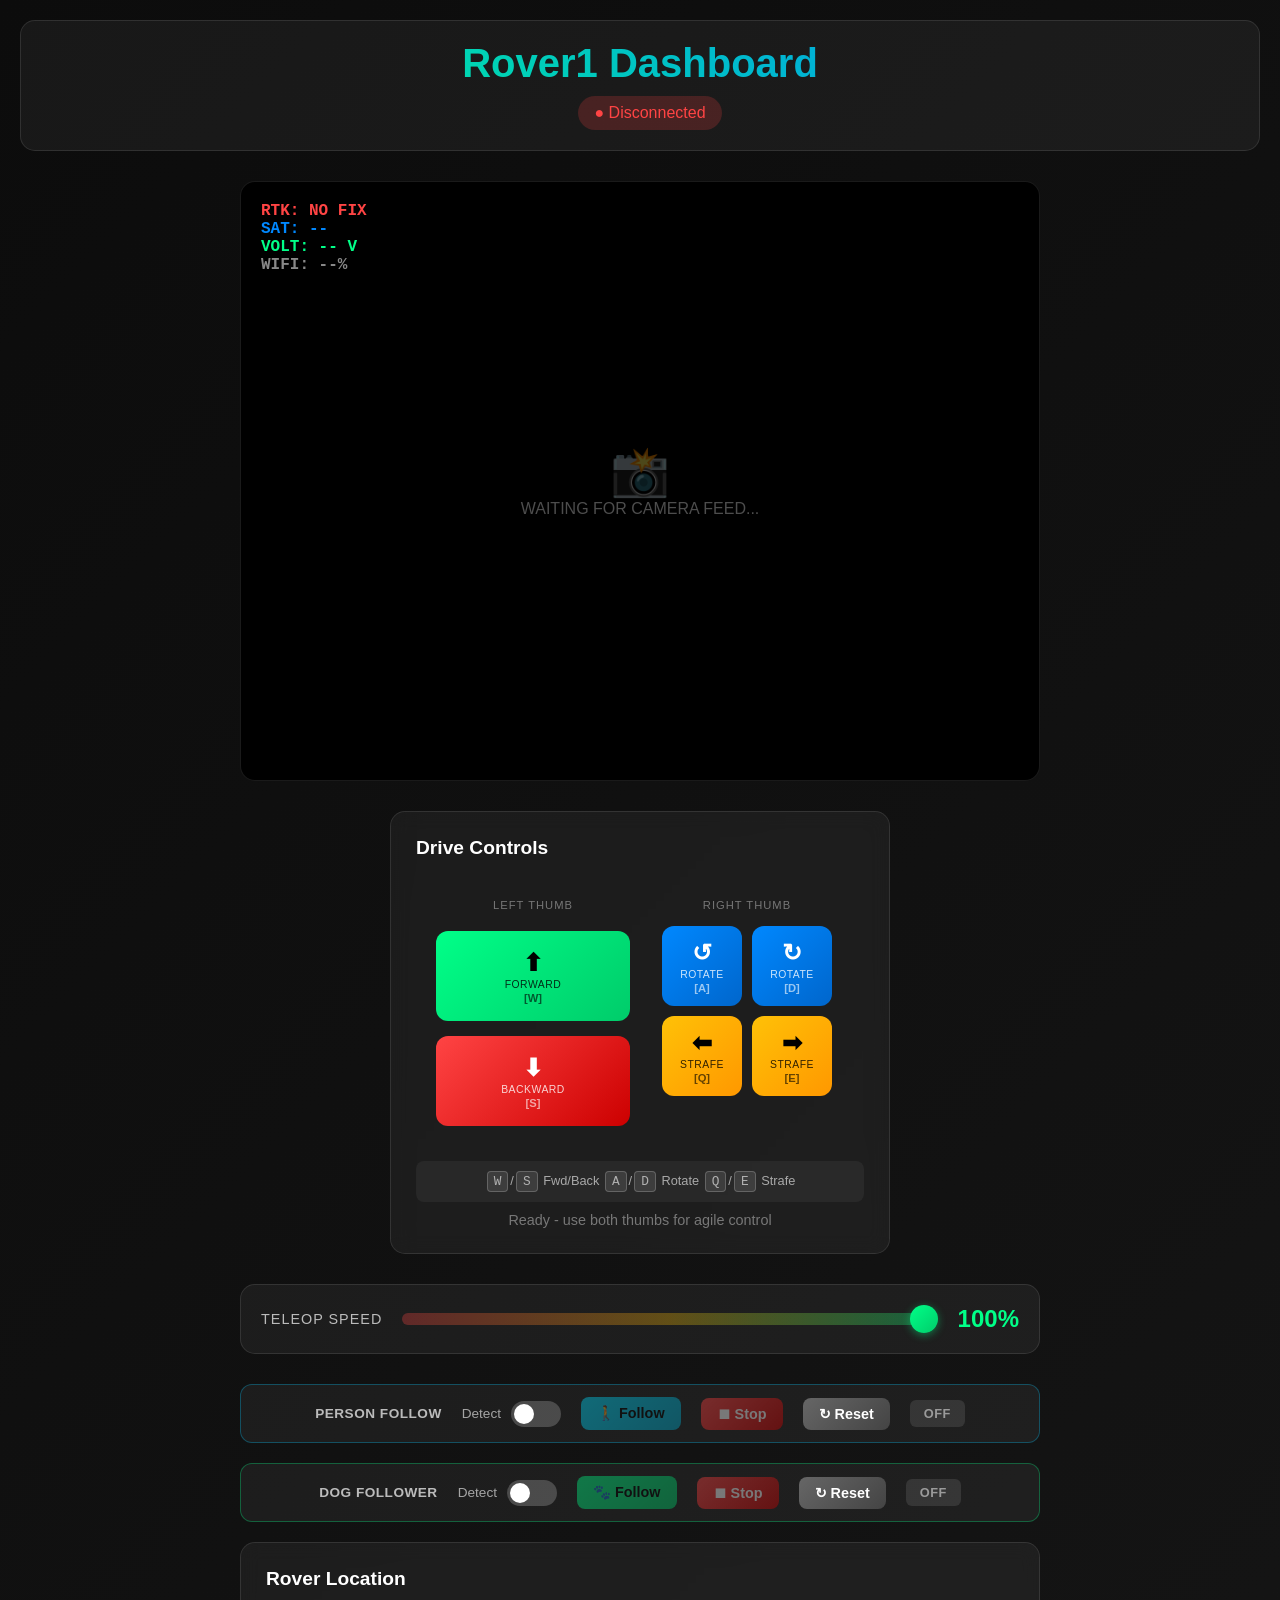
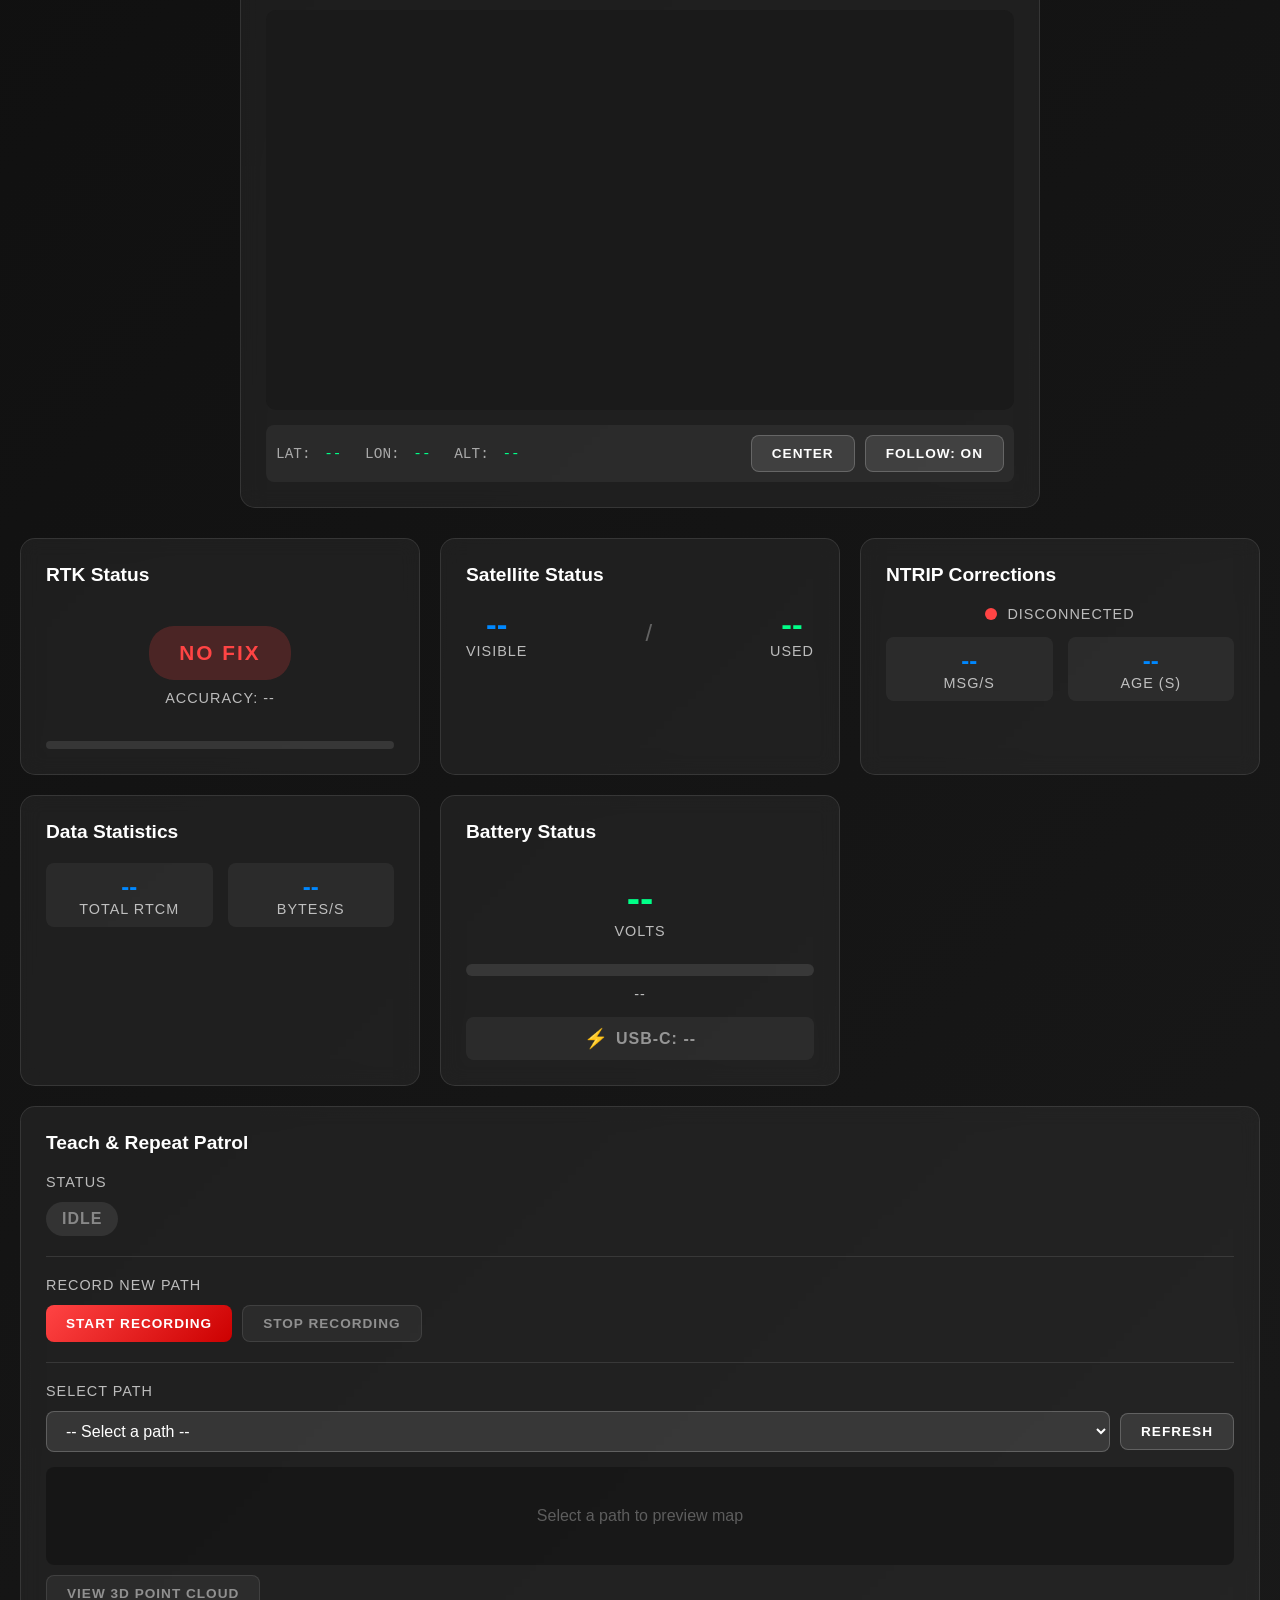
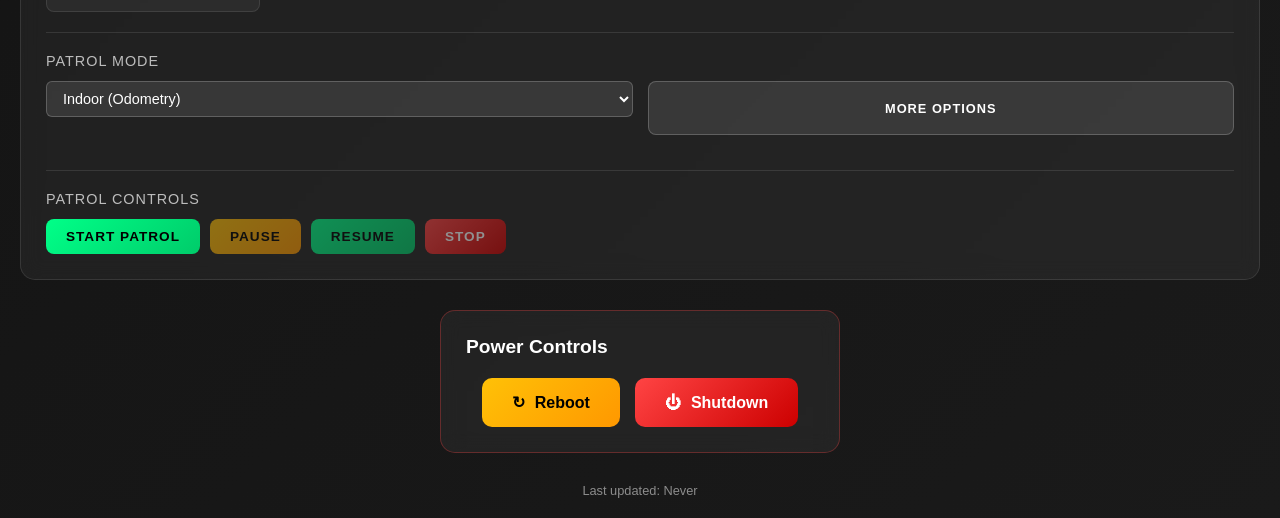
==== commit 5ffafa30: "feat(patrol): simplify UI with GPS auto-detection and live feedback Recording improvements: - Live G" ====
--- a/gnss_web_dashboard/static/index.html
+++ b/gnss_web_dashboard/static/index.html
@@ -327,18 +327,21 @@
                     </div>
                 </div>
 
-                <!-- Patrol Options Section -->
+                <!-- Patrol Options Section (Simplified) -->
                 <div class="patrol-section">
-                    <div class="section-title">Patrol Options</div>
+                    <div class="section-title">Patrol Mode</div>
                     <div class="patrol-options">
                         <div class="option-group">
-                            <label class="option-label">Auto Mode</label>
                             <select id="autoMode" class="option-input">
-                                <option value="odometry">Odometry Only (Indoor)</option>
-                                <option value="gps">GPS Outdoor</option>
-                                <option value="nav2" disabled>Nav2 SLAM (Heavy CPU)</option>
+                                <option value="odometry">Indoor (Odometry)</option>
+                                <option value="gps">Outdoor (GPS)</option>
                             </select>
-                        </div>
+                            <span id="gpsIndicator" class="gps-indicator"></span>
+                        </div>
+                        <button id="btnToggleAdvanced" class="btn btn-secondary btn-small" onclick="patrol.toggleAdvanced()">More Options</button>
+                    </div>
+                    <!-- Advanced options (hidden by default) -->
+                    <div id="advancedOptions" class="patrol-options" style="display: none; margin-top: 10px;">
                         <div class="option-group">
                             <label class="option-label">Loop Count</label>
                             <select id="loopCount" class="option-input">
--- a/gnss_web_dashboard/static/css/patrol.css
+++ b/gnss_web_dashboard/static/css/patrol.css
@@ -293,3 +293,45 @@
     font-size: 0.85rem;
     color: rgba(255, 255, 255, 0.8);
 }
+
+/* GPS Status Indicators */
+.gps-indicator {
+    font-size: 0.8rem;
+    margin-top: 5px;
+    padding: 4px 8px;
+    border-radius: 4px;
+}
+
+.gps-indicator.gps-available {
+    color: #00ff88;
+    background: rgba(0, 255, 136, 0.1);
+}
+
+.gps-indicator.gps-unavailable {
+    color: #ffc107;
+    background: rgba(255, 193, 7, 0.1);
+}
+
+/* GPS status in recording indicator */
+.gps-status {
+    font-size: 0.85rem;
+    padding: 2px 8px;
+    border-radius: 4px;
+    margin-left: 8px;
+}
+
+.gps-status.gps-ok {
+    color: #00ff88;
+    background: rgba(0, 255, 136, 0.15);
+}
+
+.gps-status.gps-no {
+    color: #ff4444;
+    background: rgba(255, 68, 68, 0.15);
+}
+
+/* Small button variant */
+.btn-small {
+    padding: 6px 12px;
+    font-size: 0.8rem;
+}
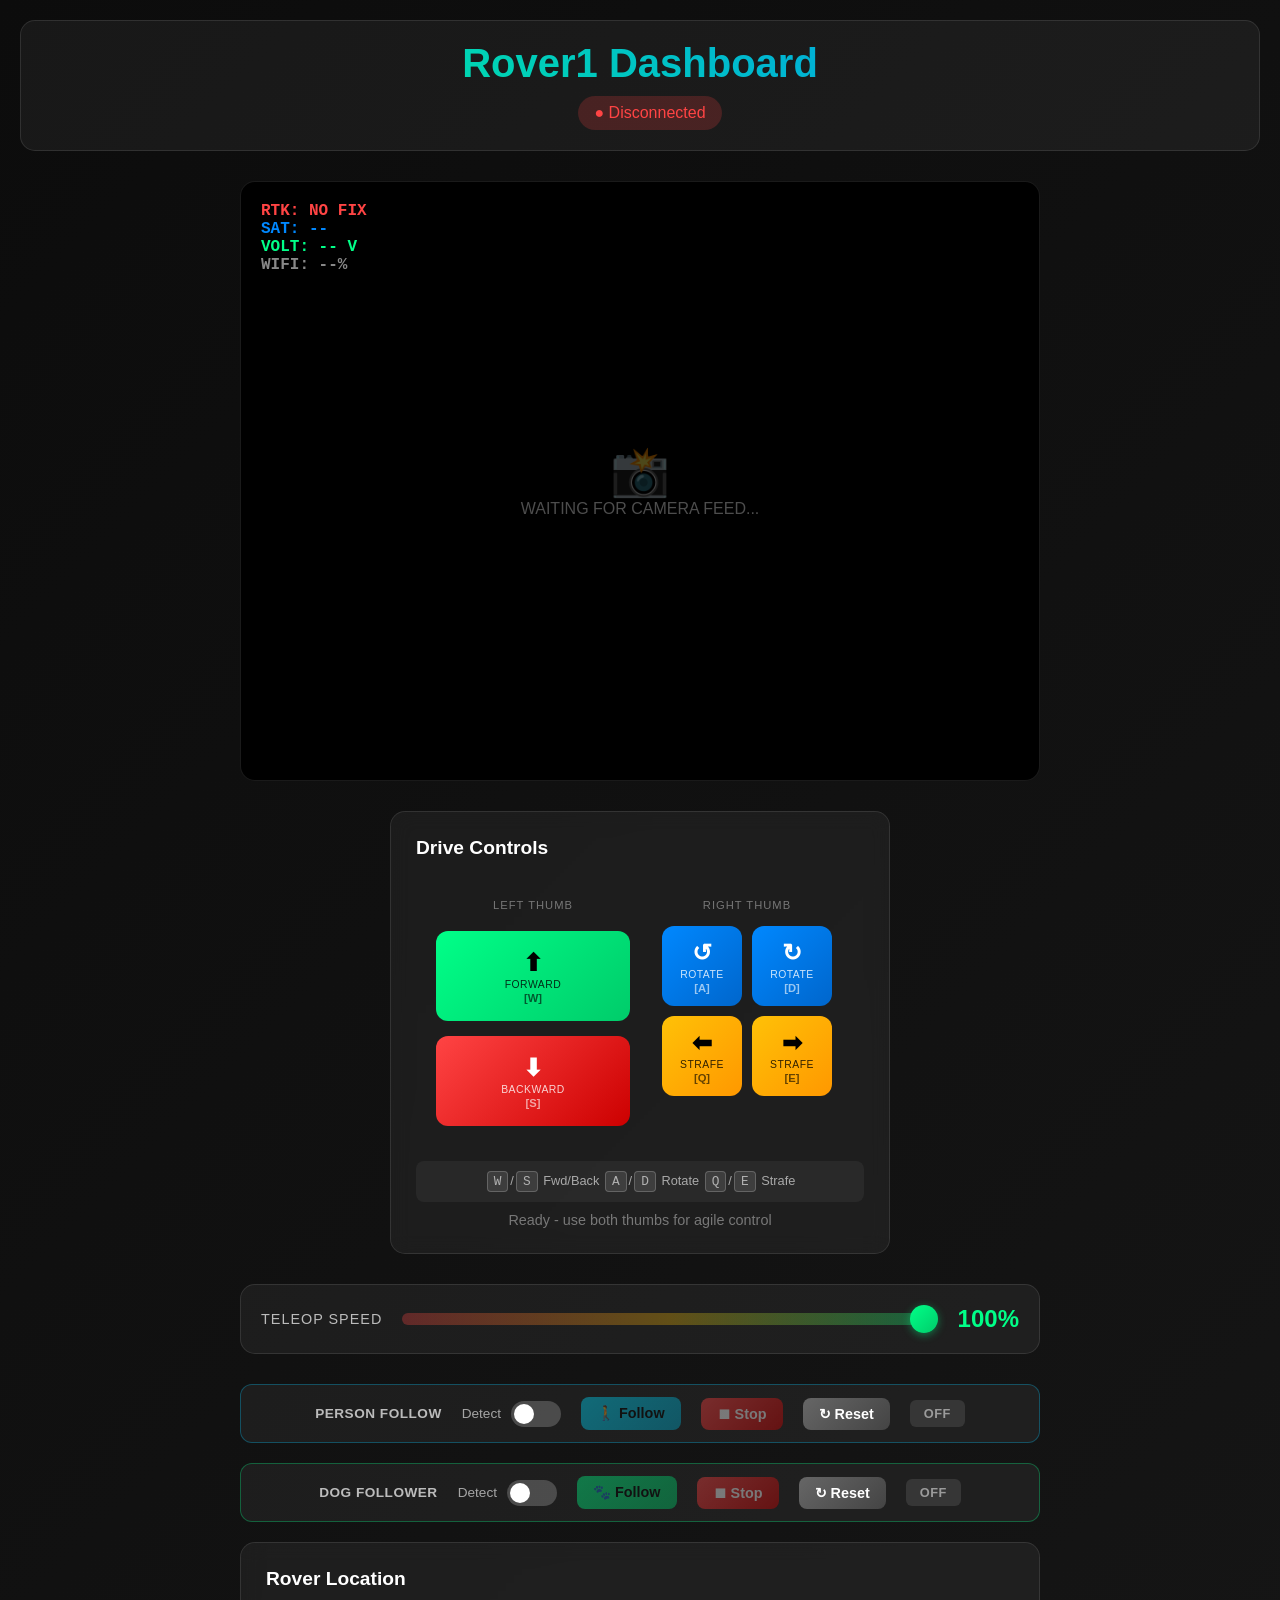
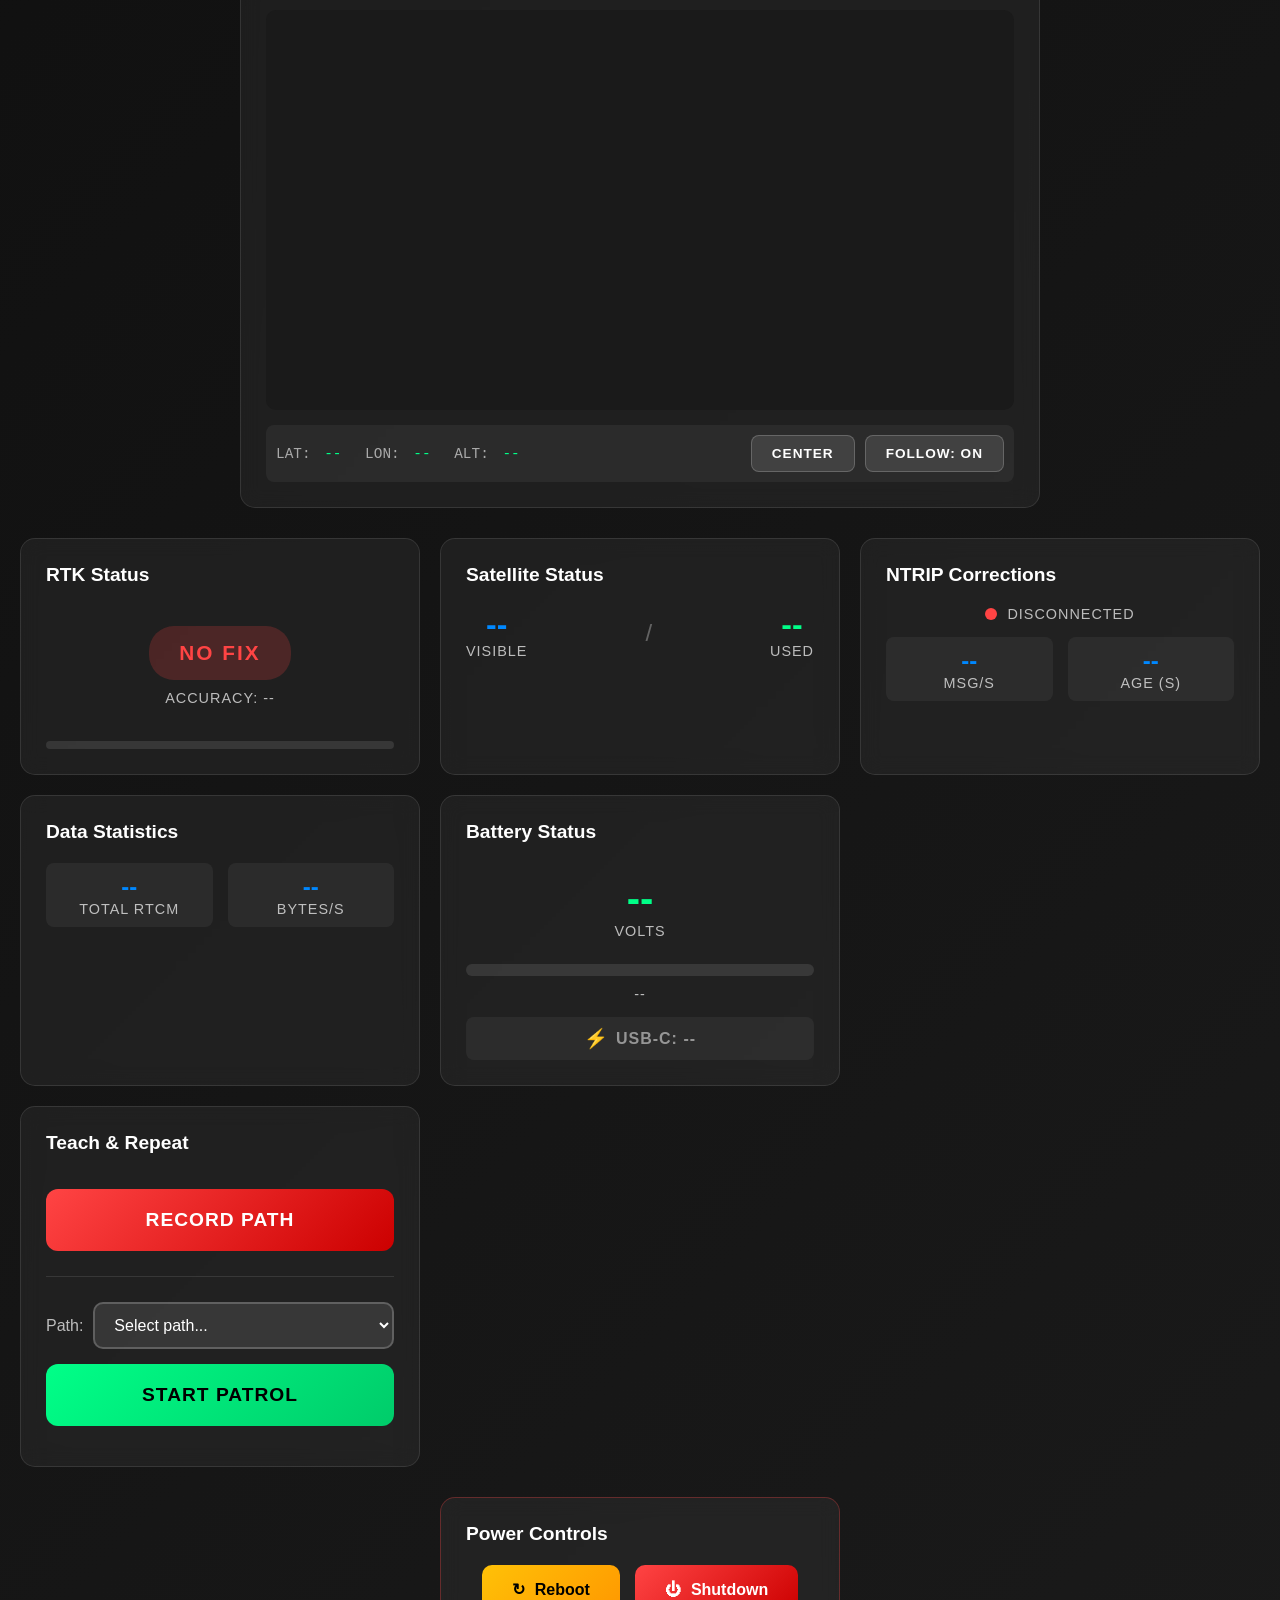
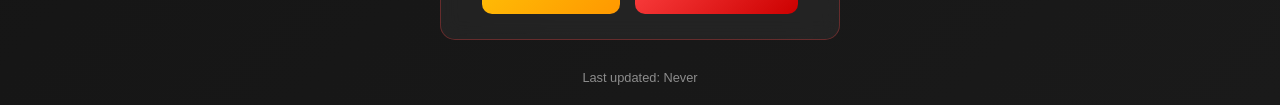
==== commit 81513b72: "feat(patrol): complete UI redesign - minimal 6-button interface BEFORE: 6 sections, mode selector, l" ====
--- a/gnss_web_dashboard/static/index.html
+++ b/gnss_web_dashboard/static/index.html
@@ -268,122 +268,63 @@
                 </div>
             </div>
 
-            <!-- Patrol Card -->
+            <!-- Patrol Card - Minimal UI -->
             <div class="card patrol-card">
-                <div class="card-title">Teach & Repeat Patrol</div>
-
-                <!-- Status Section -->
-                <div class="patrol-section">
-                    <div class="section-title">Status</div>
-                    <span id="patrolStatusBadge" class="patrol-status-badge patrol-idle">IDLE</span>
-                    <div id="patrolProgress" class="patrol-progress" style="display: none;"></div>
-                    <div id="patrolError" class="patrol-error-msg" style="display: none;"></div>
-                </div>
-
-                <!-- Recording Section -->
-                <div class="patrol-section">
-                    <div class="section-title">Record New Path</div>
-                    <div id="recordingControls">
-                        <div class="btn-group">
-                            <button id="btnStartRecord" class="btn btn-danger" onclick="patrol.startRecording()">
-                                Start Recording
-                            </button>
-                            <button id="btnStopRecord" class="btn btn-secondary" onclick="patrol.stopRecording()" disabled>
-                                Stop Recording
-                            </button>
+                <div class="card-title">Teach & Repeat</div>
+
+                <!-- RECORD MODE -->
+                <div id="recordMode" class="patrol-mode">
+                    <button id="btnRecord" class="btn btn-big btn-record" onclick="patrol.startRecording()">
+                        Record Path
+                    </button>
+
+                    <!-- Recording status (shown while recording) -->
+                    <div id="recordingStatus" class="recording-status" style="display: none;">
+                        <div class="recording-info">
+                            <span class="recording-dot"></span>
+                            <span id="waypointCount">0</span> waypoints
                         </div>
-                        <div id="recordingIndicator" class="recording-indicator" style="display: none; margin-top: 10px;">
-                            <div class="recording-dot"></div>
-                            <span id="recordingCount">Recording: 0 waypoints</span>
+                        <div id="gpsStatus" class="gps-check">GPS: --</div>
+                        <button id="btnStopRecord" class="btn btn-big btn-stop" onclick="patrol.stopRecording()">
+                            Stop Recording
+                        </button>
+                    </div>
+
+                    <!-- Save dialog (shown after stop) -->
+                    <div id="saveDialog" class="save-dialog" style="display: none;">
+                        <input type="text" id="pathNameInput" class="path-name-input" placeholder="Path name...">
+                        <div class="save-buttons">
+                            <button class="btn btn-save" onclick="patrol.savePath()">Save</button>
+                            <button class="btn btn-discard" onclick="patrol.discardRecording()">Discard</button>
                         </div>
                     </div>
-
-                    <!-- Save Dialog (shown after stopping recording) -->
-                    <div id="saveDialog" class="save-dialog">
-                        <input type="text" id="pathNameInput" class="path-name-input" placeholder="Enter path name...">
-                        <div class="btn-group">
-                            <button class="btn btn-primary" onclick="patrol.savePath()">Save Path</button>
-                            <button class="btn btn-secondary" onclick="patrol.discardRecording()">Discard</button>
-                        </div>
-                    </div>
-                </div>
-
-                <!-- Path Selection Section -->
-                <div class="patrol-section">
-                    <div class="section-title">Select Path</div>
+                </div>
+
+                <div class="patrol-divider"></div>
+
+                <!-- PATROL MODE -->
+                <div id="patrolMode" class="patrol-mode">
                     <div class="path-selector">
+                        <label>Path:</label>
                         <select id="pathSelect" class="path-select" onchange="patrol.onPathSelect()">
-                            <option value="">-- Select a path --</option>
+                            <option value="">Select path...</option>
                         </select>
-                        <button class="btn btn-secondary" onclick="patrol.refreshPaths()">Refresh</button>
-                    </div>
-                    <div id="mapPreview" class="map-preview">
-                        <div class="map-placeholder">Select a path to preview map</div>
-                    </div>
-                    <div style="margin-top: 10px;">
-                        <button id="btnView3D" class="btn btn-secondary" onclick="patrol.view3DCloud()" disabled>
-                            View 3D Point Cloud
-                        </button>
-                    </div>
-                </div>
-
-                <!-- Patrol Options Section (Simplified) -->
-                <div class="patrol-section">
-                    <div class="section-title">Patrol Mode</div>
-                    <div class="patrol-options">
-                        <div class="option-group">
-                            <select id="autoMode" class="option-input">
-                                <option value="odometry">Indoor (Odometry)</option>
-                                <option value="gps">Outdoor (GPS)</option>
-                            </select>
-                            <span id="gpsIndicator" class="gps-indicator"></span>
-                        </div>
-                        <button id="btnToggleAdvanced" class="btn btn-secondary btn-small" onclick="patrol.toggleAdvanced()">More Options</button>
-                    </div>
-                    <!-- Advanced options (hidden by default) -->
-                    <div id="advancedOptions" class="patrol-options" style="display: none; margin-top: 10px;">
-                        <div class="option-group">
-                            <label class="option-label">Loop Count</label>
-                            <select id="loopCount" class="option-input">
-                                <option value="0">Continuous</option>
-                                <option value="1">1 loop</option>
-                                <option value="2">2 loops</option>
-                                <option value="3">3 loops</option>
-                                <option value="5">5 loops</option>
-                                <option value="10">10 loops</option>
-                            </select>
-                        </div>
-                        <div class="option-group">
-                            <label class="option-label">Speed: <span id="speedValue">100</span>%</label>
-                            <input type="range" id="speedSlider" class="speed-slider"
-                                   min="10" max="100" value="100" oninput="patrol.updateSpeedLabel()">
-                        </div>
-                        <div class="option-group">
-                            <label class="checkbox-label">
-                                <input type="checkbox" id="reverseMode">
-                                Reverse Mode (back & forth)
-                            </label>
-                        </div>
-                    </div>
-                </div>
-
-                <!-- Patrol Controls Section -->
-                <div class="patrol-section">
-                    <div class="section-title">Patrol Controls</div>
-                    <div class="btn-group">
-                        <button id="btnStartPatrol" class="btn btn-primary" onclick="patrol.startPatrol()">
-                            Start Patrol
-                        </button>
-                        <button id="btnPausePatrol" class="btn btn-warning" onclick="patrol.pausePatrol()" disabled>
-                            Pause
-                        </button>
-                        <button id="btnResumePatrol" class="btn btn-primary" onclick="patrol.resumePatrol()" disabled>
-                            Resume
-                        </button>
-                        <button id="btnStopPatrol" class="btn btn-danger" onclick="patrol.stopPatrol()" disabled>
+                    </div>
+
+                    <button id="btnStartPatrol" class="btn btn-big btn-patrol" onclick="patrol.startPatrol()">
+                        Start Patrol
+                    </button>
+
+                    <!-- Patrol status (shown while patrolling) -->
+                    <div id="patrolStatus" class="patrol-status" style="display: none;">
+                        <div id="patrolProgress" class="patrol-progress-text"></div>
+                        <button id="btnStopPatrol" class="btn btn-big btn-stop" onclick="patrol.stopPatrol()">
                             Stop
                         </button>
                     </div>
+
+                    <!-- Error display -->
+                    <div id="patrolError" class="patrol-error" style="display: none;"></div>
                 </div>
             </div>
 
--- a/gnss_web_dashboard/static/css/patrol.css
+++ b/gnss_web_dashboard/static/css/patrol.css
@@ -1,217 +1,262 @@
-/* patrol.css - Patrol card and map styles */
+/* patrol.css - Minimal Teach & Repeat UI */
 
 /* Patrol Card */
 .patrol-card {
     grid-column: 1 / -1;
-}
-
-.patrol-section {
-    margin-bottom: 20px;
-    padding-bottom: 20px;
-    border-bottom: 1px solid rgba(255, 255, 255, 0.1);
-}
-
-.patrol-section:last-child {
-    margin-bottom: 0;
-    padding-bottom: 0;
-    border-bottom: none;
-}
-
-.section-title {
-    font-size: 0.9rem;
-    color: rgba(255, 255, 255, 0.7);
+    max-width: 400px;
+}
+
+.patrol-mode {
+    padding: 15px 0;
+}
+
+.patrol-divider {
+    height: 1px;
+    background: rgba(255, 255, 255, 0.1);
+    margin: 10px 0;
+}
+
+/* Big Buttons */
+.btn-big {
+    width: 100%;
+    padding: 20px;
+    font-size: 1.2rem;
+    font-weight: 600;
+    border: none;
+    border-radius: 12px;
+    cursor: pointer;
+    transition: all 0.2s ease;
     text-transform: uppercase;
     letter-spacing: 1px;
-    margin-bottom: 12px;
-}
-
-/* Patrol status badges */
-.patrol-status-badge {
+}
+
+.btn-big:disabled {
+    opacity: 0.5;
+    cursor: not-allowed;
+}
+
+.btn-record {
+    background: linear-gradient(135deg, #ff4444, #cc0000);
+    color: white;
+}
+
+.btn-record:hover:not(:disabled) {
+    background: linear-gradient(135deg, #ff6666, #ee0000);
+    transform: translateY(-2px);
+    box-shadow: 0 4px 15px rgba(255, 68, 68, 0.4);
+}
+
+.btn-stop {
+    background: linear-gradient(135deg, #666, #444);
+    color: white;
+}
+
+.btn-stop:hover:not(:disabled) {
+    background: linear-gradient(135deg, #777, #555);
+}
+
+.btn-patrol {
+    background: linear-gradient(135deg, #00ff88, #00cc6a);
+    color: #000;
+}
+
+.btn-patrol:hover:not(:disabled) {
+    background: linear-gradient(135deg, #33ff99, #00ee77);
+    transform: translateY(-2px);
+    box-shadow: 0 4px 15px rgba(0, 255, 136, 0.4);
+}
+
+/* Recording Status */
+.recording-status {
+    text-align: center;
+    padding: 20px 0;
+}
+
+.recording-info {
+    font-size: 1.5rem;
+    font-weight: bold;
+    color: #ff4444;
+    margin-bottom: 10px;
+    display: flex;
+    align-items: center;
+    justify-content: center;
+    gap: 10px;
+}
+
+.recording-dot {
+    width: 14px;
+    height: 14px;
+    border-radius: 50%;
+    background: #ff4444;
+    animation: pulse 1s infinite;
+}
+
+@keyframes pulse {
+    0%, 100% { opacity: 1; transform: scale(1); }
+    50% { opacity: 0.5; transform: scale(0.9); }
+}
+
+/* GPS Status */
+.gps-check {
+    font-size: 1.1rem;
+    margin-bottom: 15px;
+    padding: 8px 16px;
+    border-radius: 8px;
     display: inline-block;
-    padding: 8px 16px;
-    border-radius: 20px;
+}
+
+.gps-check.gps-available {
+    background: rgba(0, 255, 136, 0.15);
+    color: #00ff88;
+}
+
+.gps-check.gps-unavailable {
+    background: rgba(255, 193, 7, 0.15);
+    color: #ffc107;
+}
+
+.gps-yes {
+    color: #00ff88;
+    font-weight: bold;
+}
+
+.gps-no {
+    color: #ff4444;
+    font-weight: bold;
+}
+
+/* Save Dialog */
+.save-dialog {
+    padding: 15px 0;
+}
+
+.path-name-input {
+    width: 100%;
+    padding: 15px;
+    font-size: 1.1rem;
+    background: rgba(255, 255, 255, 0.1);
+    border: 2px solid rgba(255, 255, 255, 0.2);
+    border-radius: 10px;
+    color: #fff;
+    margin-bottom: 15px;
+    box-sizing: border-box;
+}
+
+.path-name-input:focus {
+    outline: none;
+    border-color: #00ff88;
+}
+
+.path-name-input::placeholder {
+    color: rgba(255, 255, 255, 0.4);
+}
+
+.save-buttons {
+    display: flex;
+    gap: 10px;
+}
+
+.btn-save {
+    flex: 1;
+    padding: 15px;
+    font-size: 1rem;
     font-weight: 600;
-    text-transform: uppercase;
-    letter-spacing: 1px;
-}
-
-.patrol-idle { background: rgba(128, 128, 128, 0.2); color: #888; }
-.patrol-recording { background: rgba(255, 68, 68, 0.2); color: #ff4444; animation: patrolPulse 1s infinite; }
-.patrol-pending-save { background: rgba(255, 193, 7, 0.2); color: #ffc107; }
-.patrol-patrolling { background: rgba(0, 255, 136, 0.2); color: #00ff88; animation: patrolPulse 2s infinite; }
-.patrol-paused { background: rgba(0, 136, 255, 0.2); color: #0088ff; }
-.patrol-error { background: rgba(255, 68, 68, 0.2); color: #ff4444; }
-
-@keyframes patrolPulse {
-    0%, 100% { opacity: 1; }
-    50% { opacity: 0.5; }
-}
-
-.patrol-progress {
-    margin-top: 10px;
-    font-size: 0.9rem;
-    color: rgba(255, 255, 255, 0.8);
-}
-
-.patrol-error-msg {
-    margin-top: 10px;
+    background: linear-gradient(135deg, #00ff88, #00cc6a);
+    color: #000;
+    border: none;
+    border-radius: 10px;
+    cursor: pointer;
+    transition: all 0.2s ease;
+}
+
+.btn-save:hover {
+    background: linear-gradient(135deg, #33ff99, #00ee77);
+}
+
+.btn-discard {
+    flex: 1;
+    padding: 15px;
+    font-size: 1rem;
+    font-weight: 600;
+    background: rgba(255, 255, 255, 0.1);
+    color: #fff;
+    border: none;
+    border-radius: 10px;
+    cursor: pointer;
+    transition: all 0.2s ease;
+}
+
+.btn-discard:hover {
+    background: rgba(255, 255, 255, 0.2);
+}
+
+/* Path Selector */
+.path-selector {
+    display: flex;
+    align-items: center;
+    gap: 10px;
+    margin-bottom: 15px;
+}
+
+.path-selector label {
+    font-size: 1rem;
+    color: rgba(255, 255, 255, 0.7);
+    white-space: nowrap;
+}
+
+.path-select {
+    flex: 1;
+    padding: 12px 15px;
+    font-size: 1rem;
+    background: rgba(255, 255, 255, 0.1);
+    border: 2px solid rgba(255, 255, 255, 0.2);
+    border-radius: 10px;
+    color: #fff;
+    cursor: pointer;
+}
+
+.path-select:focus {
+    outline: none;
+    border-color: #00ff88;
+}
+
+.path-select option {
+    background: #1a1a1a;
+    color: #fff;
+}
+
+.path-select:disabled {
+    opacity: 0.5;
+    cursor: not-allowed;
+}
+
+/* Patrol Status */
+.patrol-status {
+    text-align: center;
+    padding: 15px 0;
+}
+
+.patrol-progress-text {
+    font-size: 1.2rem;
+    color: #00ff88;
+    margin-bottom: 15px;
     padding: 10px;
+    background: rgba(0, 255, 136, 0.1);
+    border-radius: 8px;
+}
+
+/* Error Display */
+.patrol-error {
+    margin-top: 15px;
+    padding: 12px;
     background: rgba(255, 68, 68, 0.1);
     border: 1px solid rgba(255, 68, 68, 0.3);
     border-radius: 8px;
     color: #ff4444;
-}
-
-/* Path selector */
-.path-selector {
-    display: flex;
-    gap: 10px;
-    align-items: center;
-    flex-wrap: wrap;
-}
-
-.path-select {
-    flex: 1;
-    min-width: 150px;
-    padding: 10px 15px;
-    background: rgba(255, 255, 255, 0.1);
-    border: 1px solid rgba(255, 255, 255, 0.2);
-    border-radius: 8px;
-    color: #fff;
-    font-size: 1rem;
-}
-
-.path-select option {
-    background: #1a1a1a;
-    color: #fff;
-}
-
-/* Map preview */
-.map-preview {
-    margin-top: 15px;
-    background: rgba(0, 0, 0, 0.3);
-    border-radius: 8px;
-    overflow: hidden;
-    max-height: 300px;
-    display: flex;
-    justify-content: center;
-    align-items: center;
-}
-
-.map-preview img {
-    max-width: 100%;
-    max-height: 300px;
-    object-fit: contain;
-}
-
-.map-placeholder {
-    padding: 40px;
-    color: rgba(255, 255, 255, 0.3);
     text-align: center;
 }
 
-/* Patrol options */
-.patrol-options {
-    display: grid;
-    grid-template-columns: repeat(auto-fit, minmax(150px, 1fr));
-    gap: 15px;
-    margin-bottom: 15px;
-}
-
-.option-group {
-    display: flex;
-    flex-direction: column;
-    gap: 5px;
-}
-
-.option-label {
-    font-size: 0.8rem;
-    color: rgba(255, 255, 255, 0.6);
-    text-transform: uppercase;
-    letter-spacing: 1px;
-}
-
-.option-input {
-    padding: 8px 12px;
-    background: rgba(255, 255, 255, 0.1);
-    border: 1px solid rgba(255, 255, 255, 0.2);
-    border-radius: 6px;
-    color: #fff;
-    font-size: 0.9rem;
-}
-
-.speed-slider {
-    width: 100%;
-    -webkit-appearance: none;
-    height: 8px;
-    border-radius: 4px;
-    background: rgba(255, 255, 255, 0.1);
-    outline: none;
-}
-
-.speed-slider::-webkit-slider-thumb {
-    -webkit-appearance: none;
-    width: 20px;
-    height: 20px;
-    border-radius: 50%;
-    background: #00ff88;
-    cursor: pointer;
-}
-
-.checkbox-label {
-    display: flex;
-    align-items: center;
-    gap: 8px;
-    cursor: pointer;
-    padding: 8px 0;
-}
-
-.checkbox-label input[type="checkbox"] {
-    width: 18px;
-    height: 18px;
-    accent-color: #00ff88;
-}
-
-/* Recording indicator */
-.recording-indicator {
-    display: flex;
-    align-items: center;
-    gap: 10px;
-}
-
-.recording-dot {
-    width: 12px;
-    height: 12px;
-    border-radius: 50%;
-    background: #ff4444;
-    animation: patrolPulse 1s infinite;
-}
-
-/* Save dialog */
-.save-dialog {
-    display: none;
-    margin-top: 15px;
-    padding: 15px;
-    background: rgba(255, 255, 255, 0.05);
-    border-radius: 8px;
-}
-
-.save-dialog.active {
-    display: block;
-}
-
-.path-name-input {
-    width: 100%;
-    padding: 10px;
-    margin-bottom: 10px;
-    background: rgba(255, 255, 255, 0.1);
-    border: 1px solid rgba(255, 255, 255, 0.2);
-    border-radius: 6px;
-    color: #fff;
-    font-size: 1rem;
-}
-
-/* Map Card */
+/* Map Card (keep existing) */
 .map-card {
     grid-column: 1 / -1;
 }
@@ -293,45 +338,3 @@
     font-size: 0.85rem;
     color: rgba(255, 255, 255, 0.8);
 }
-
-/* GPS Status Indicators */
-.gps-indicator {
-    font-size: 0.8rem;
-    margin-top: 5px;
-    padding: 4px 8px;
-    border-radius: 4px;
-}
-
-.gps-indicator.gps-available {
-    color: #00ff88;
-    background: rgba(0, 255, 136, 0.1);
-}
-
-.gps-indicator.gps-unavailable {
-    color: #ffc107;
-    background: rgba(255, 193, 7, 0.1);
-}
-
-/* GPS status in recording indicator */
-.gps-status {
-    font-size: 0.85rem;
-    padding: 2px 8px;
-    border-radius: 4px;
-    margin-left: 8px;
-}
-
-.gps-status.gps-ok {
-    color: #00ff88;
-    background: rgba(0, 255, 136, 0.15);
-}
-
-.gps-status.gps-no {
-    color: #ff4444;
-    background: rgba(255, 68, 68, 0.15);
-}
-
-/* Small button variant */
-.btn-small {
-    padding: 6px 12px;
-    font-size: 0.8rem;
-}
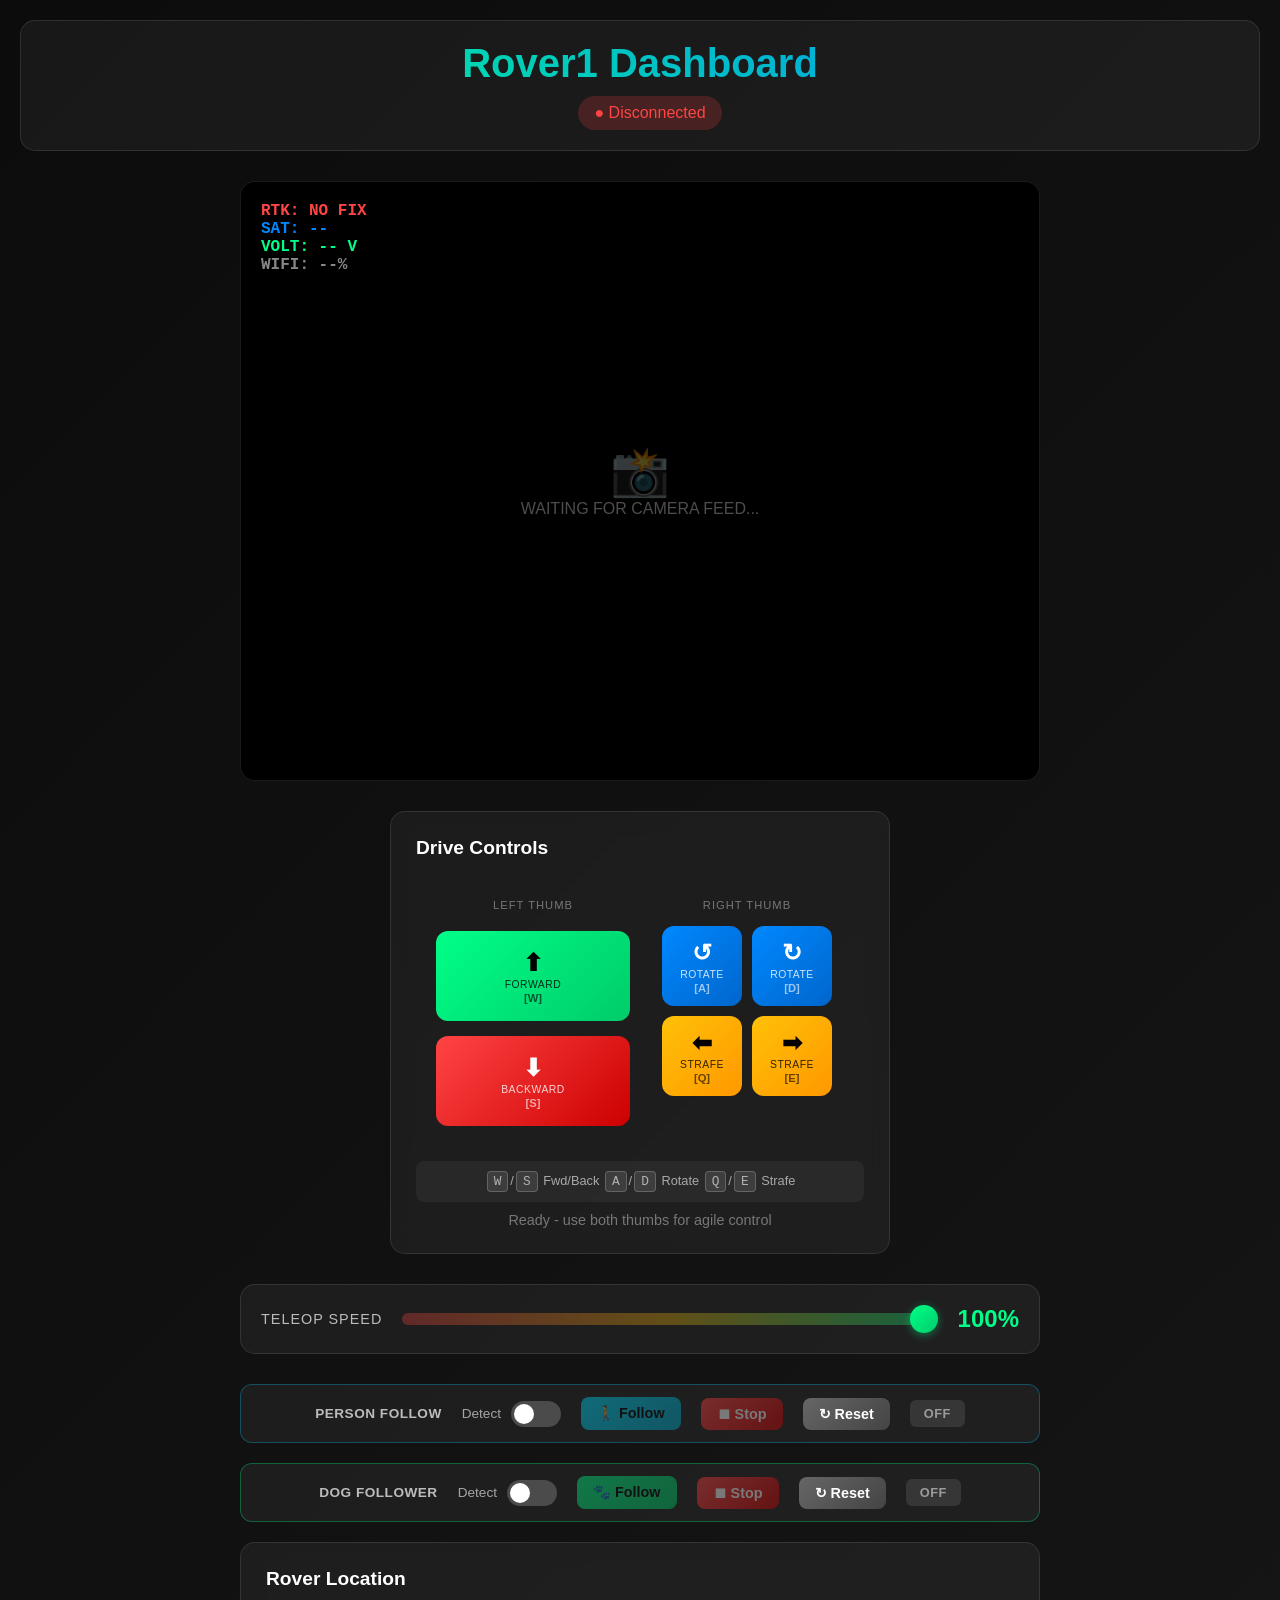
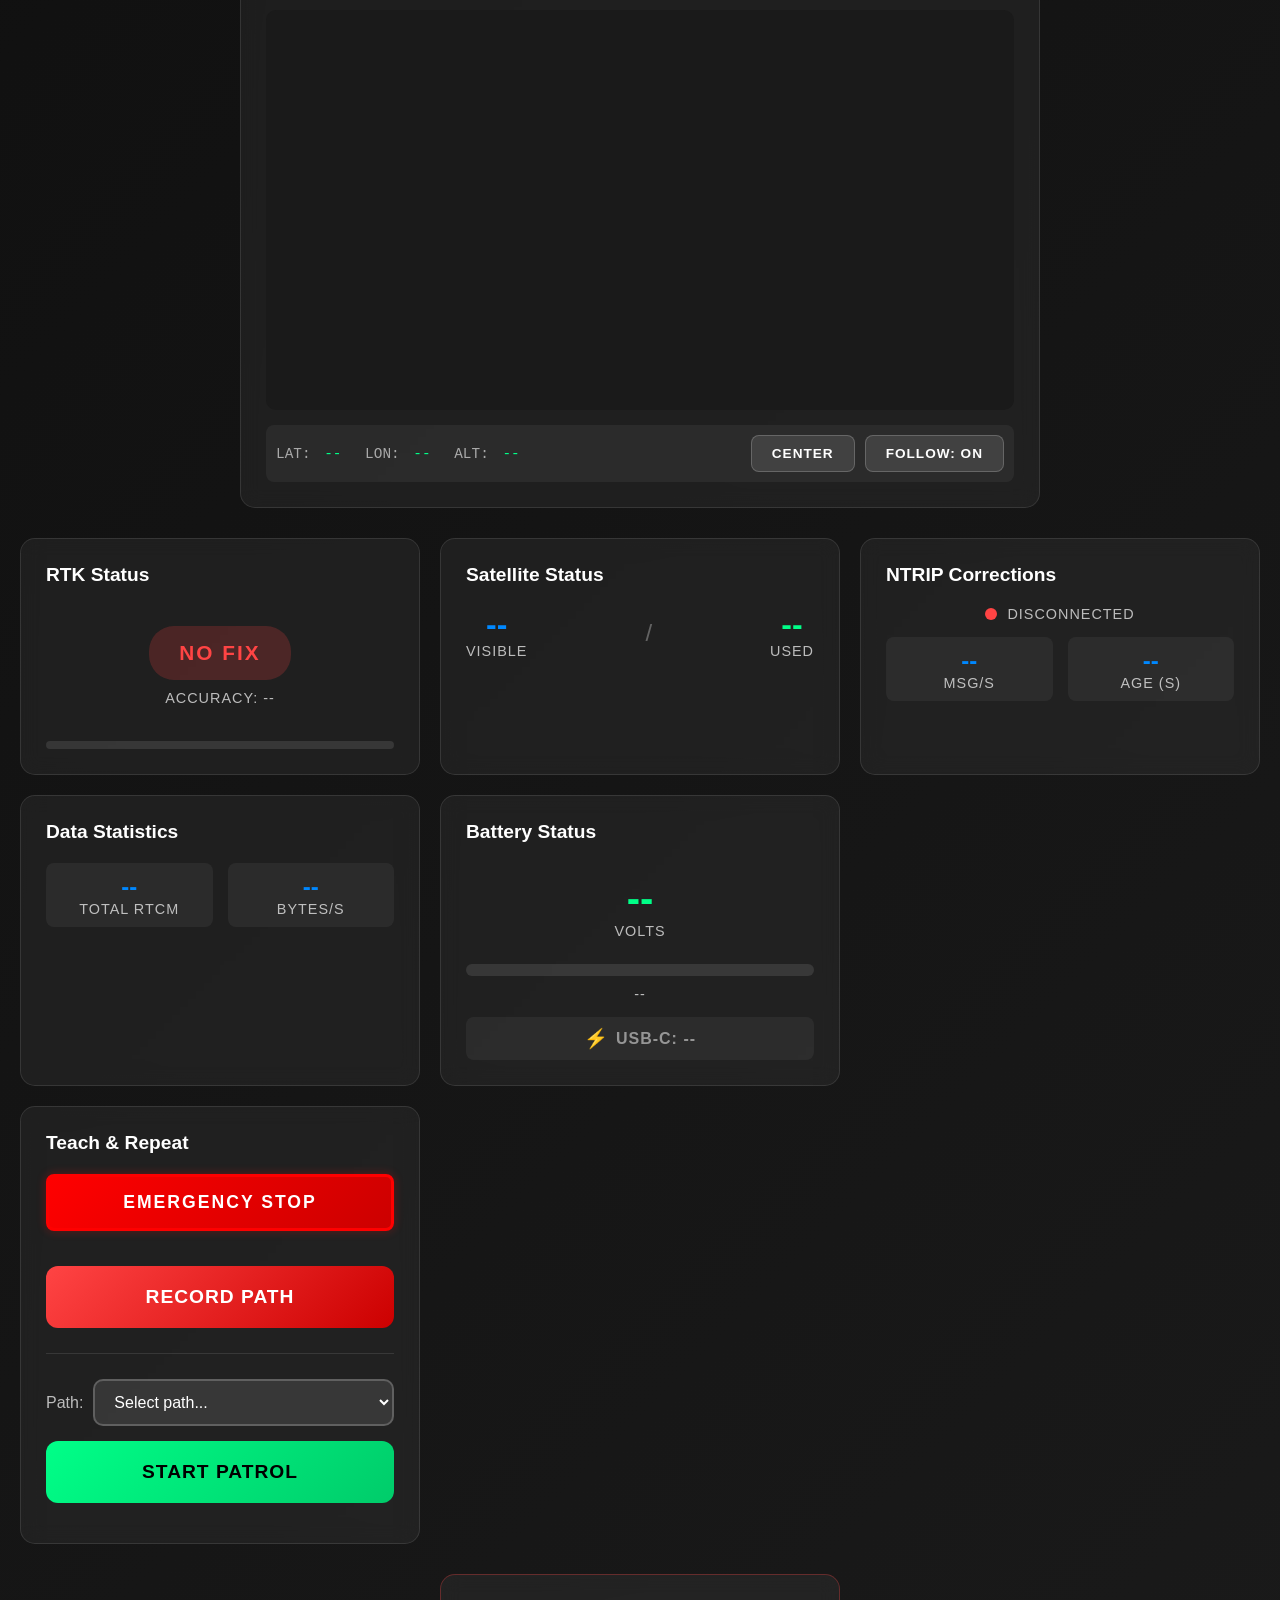
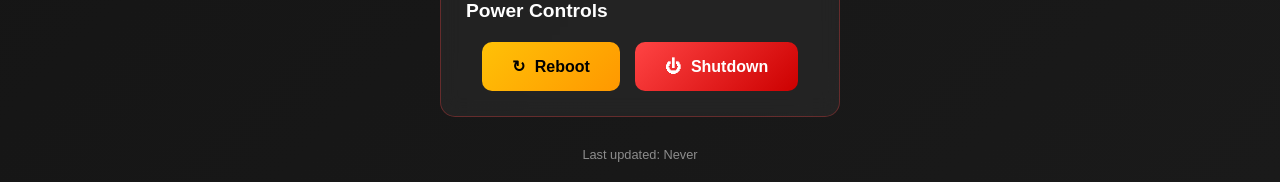
==== commit 9de7d6b0: "fix(safety): add always-visible EMERGENCY STOP button Critical safety addition - user was stuck twic" ====
--- a/gnss_web_dashboard/static/index.html
+++ b/gnss_web_dashboard/static/index.html
@@ -272,6 +272,11 @@
             <div class="card patrol-card">
                 <div class="card-title">Teach & Repeat</div>
 
+                <!-- EMERGENCY STOP - Always visible -->
+                <button id="btnEmergencyStop" class="btn btn-emergency" onclick="patrol.emergencyStop()">
+                    EMERGENCY STOP
+                </button>
+
                 <!-- RECORD MODE -->
                 <div id="recordMode" class="patrol-mode">
                     <button id="btnRecord" class="btn btn-big btn-record" onclick="patrol.startRecording()">
--- a/gnss_web_dashboard/static/css/patrol.css
+++ b/gnss_web_dashboard/static/css/patrol.css
@@ -4,6 +4,34 @@
 .patrol-card {
     grid-column: 1 / -1;
     max-width: 400px;
+}
+
+/* Emergency Stop Button - Always visible, can't miss it */
+.btn-emergency {
+    width: 100%;
+    padding: 15px;
+    font-size: 1.1rem;
+    font-weight: 700;
+    text-transform: uppercase;
+    letter-spacing: 2px;
+    background: linear-gradient(135deg, #ff0000, #cc0000);
+    color: white;
+    border: 3px solid #ff0000;
+    border-radius: 8px;
+    cursor: pointer;
+    margin-bottom: 20px;
+    box-shadow: 0 0 10px rgba(255, 0, 0, 0.3);
+    transition: all 0.1s ease;
+}
+
+.btn-emergency:hover {
+    background: linear-gradient(135deg, #ff3333, #ee0000);
+    box-shadow: 0 0 20px rgba(255, 0, 0, 0.5);
+    transform: scale(1.02);
+}
+
+.btn-emergency:active {
+    transform: scale(0.98);
 }
 
 .patrol-mode {
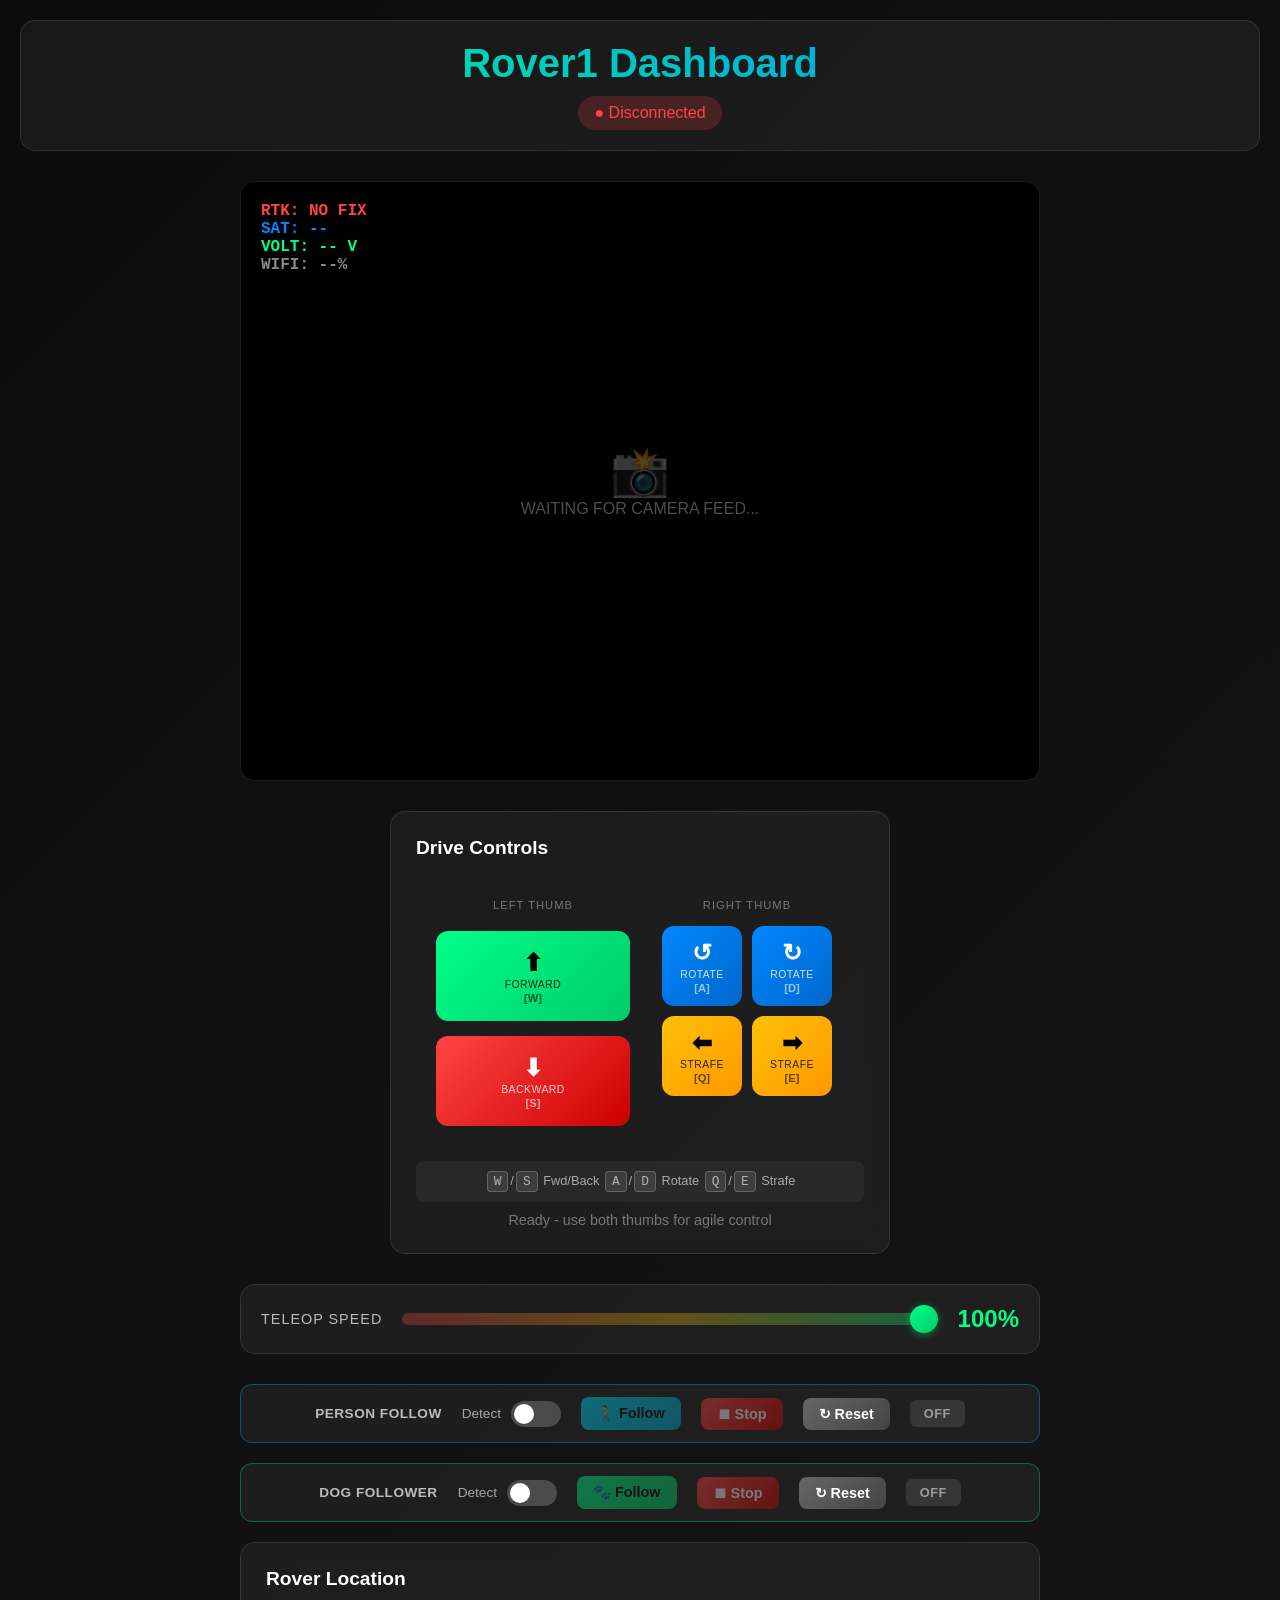
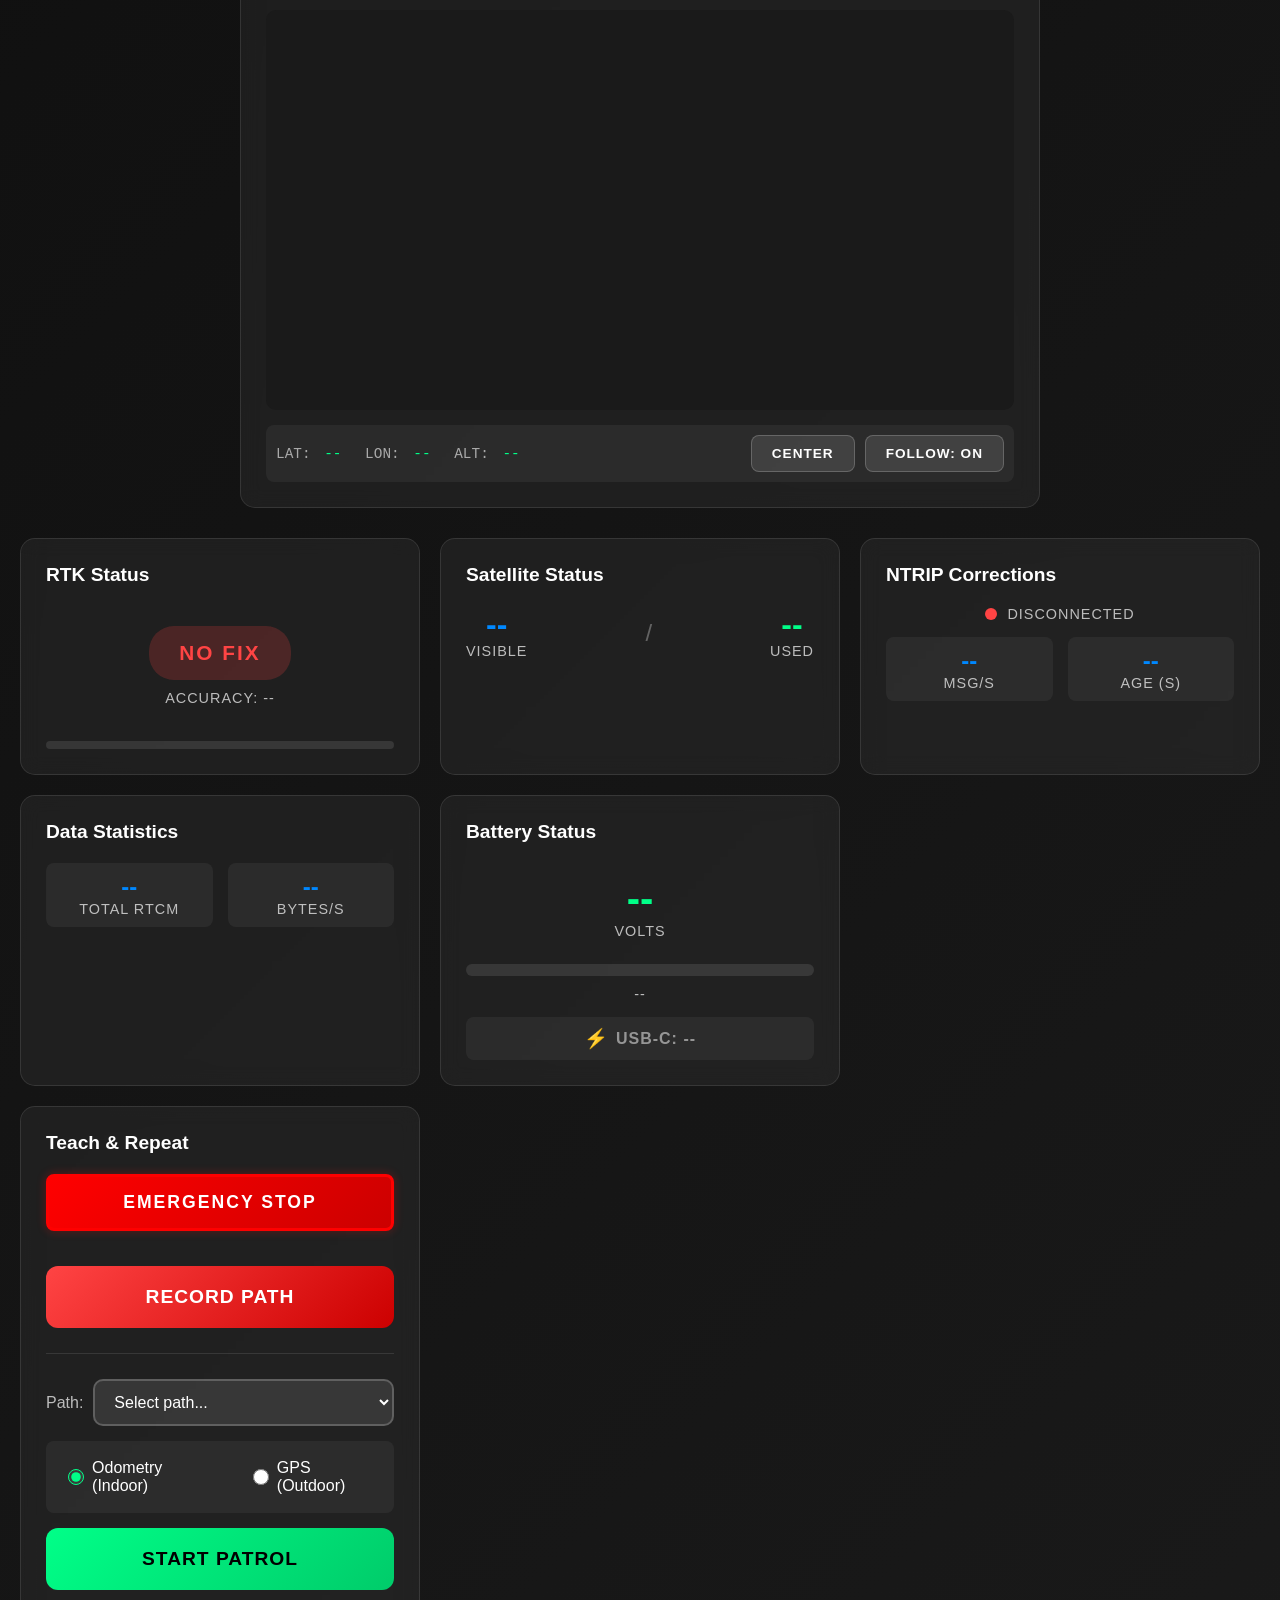
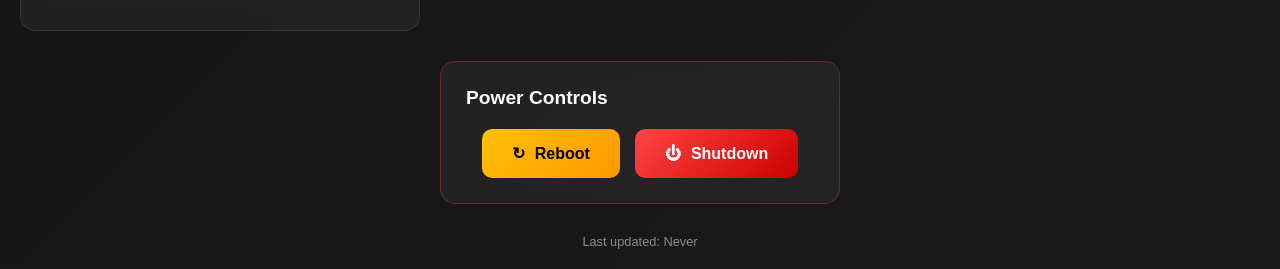
==== commit abc75d2c: "feat(patrol): add manual mode selection with radio buttons Simplified patrol UI with explicit mode s" ====
--- a/gnss_web_dashboard/static/index.html
+++ b/gnss_web_dashboard/static/index.html
@@ -316,6 +316,18 @@
                         </select>
                     </div>
 
+                    <!-- Mode Selection - Radio Buttons -->
+                    <div class="mode-selector">
+                        <label class="radio-label">
+                            <input type="radio" name="patrolMode" value="odometry" checked>
+                            <span class="radio-text">Odometry (Indoor)</span>
+                        </label>
+                        <label class="radio-label">
+                            <input type="radio" name="patrolMode" value="gps">
+                            <span class="radio-text">GPS (Outdoor)</span>
+                        </label>
+                    </div>
+
                     <button id="btnStartPatrol" class="btn btn-big btn-patrol" onclick="patrol.startPatrol()">
                         Start Patrol
                     </button>
--- a/gnss_web_dashboard/static/css/patrol.css
+++ b/gnss_web_dashboard/static/css/patrol.css
@@ -218,6 +218,42 @@
     background: rgba(255, 255, 255, 0.2);
 }
 
+/* Mode Selector - Radio Buttons */
+.mode-selector {
+    display: flex;
+    gap: 20px;
+    margin-bottom: 15px;
+    padding: 10px;
+    background: rgba(255, 255, 255, 0.05);
+    border-radius: 8px;
+}
+
+.radio-label {
+    display: flex;
+    align-items: center;
+    gap: 8px;
+    cursor: pointer;
+    padding: 8px 12px;
+    border-radius: 6px;
+    transition: background 0.2s;
+}
+
+.radio-label:hover {
+    background: rgba(255, 255, 255, 0.1);
+}
+
+.radio-label input[type="radio"] {
+    width: 18px;
+    height: 18px;
+    accent-color: #00ff88;
+    cursor: pointer;
+}
+
+.radio-text {
+    font-size: 1rem;
+    color: #fff;
+}
+
 /* Path Selector */
 .path-selector {
     display: flex;
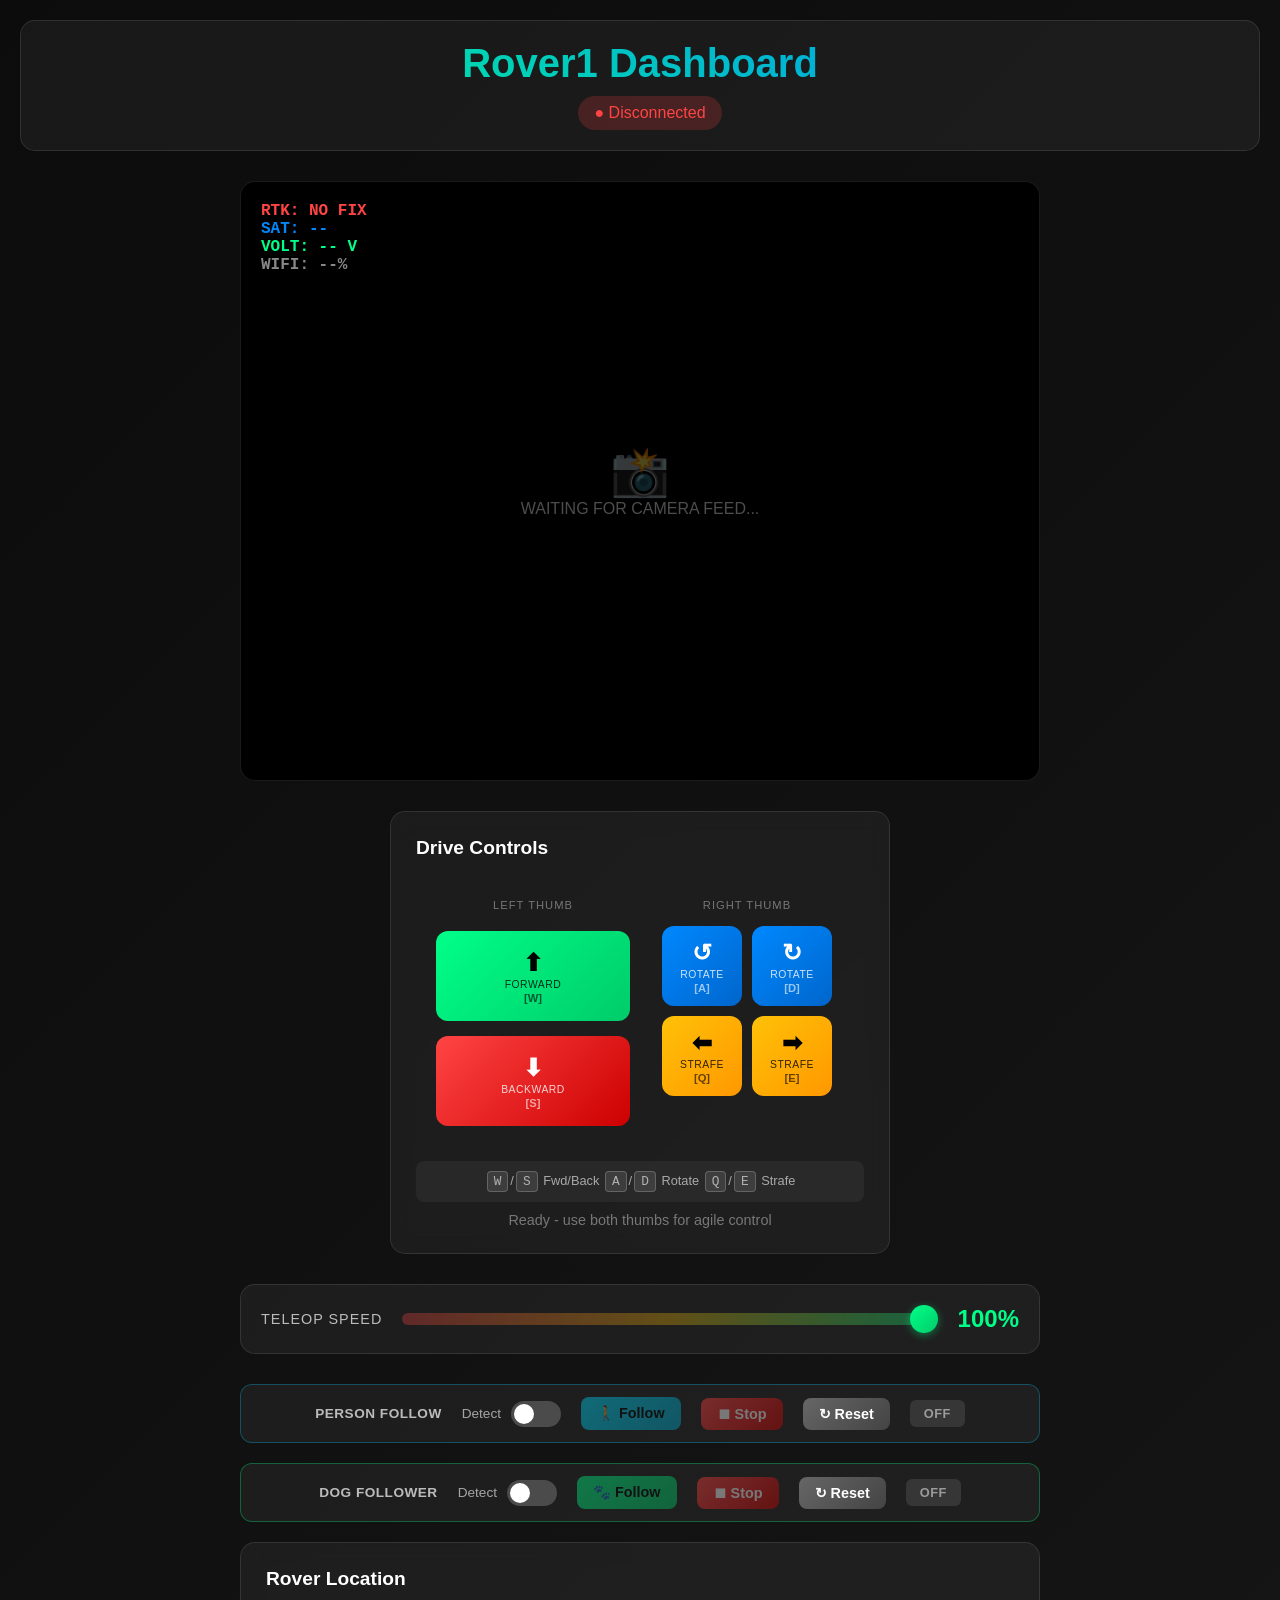
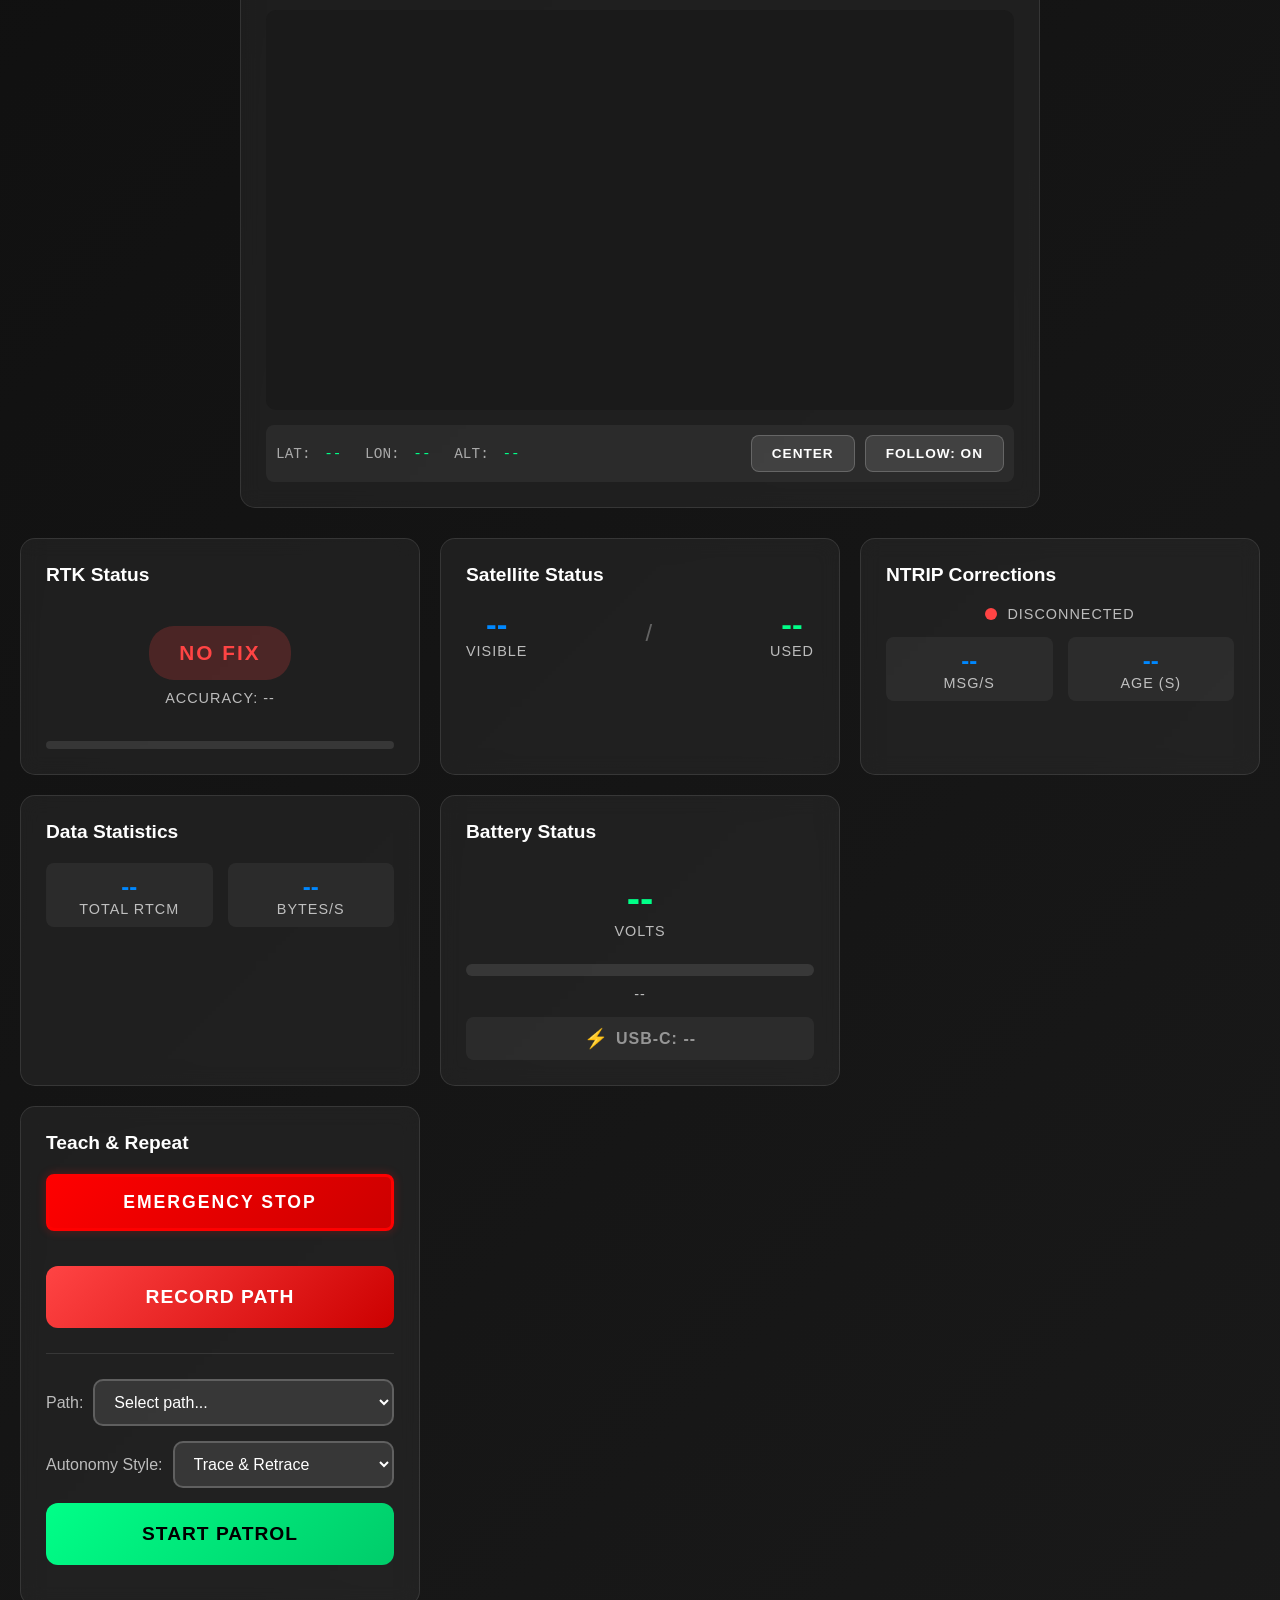
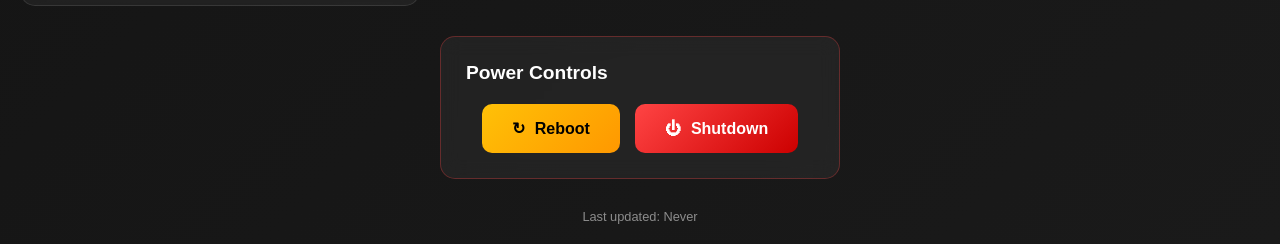
==== commit 69b71c2f: "feat(patrol): add Trace & Retrace autonomy mode Implement dead-reckoning teach & repeat using wheel " ====
--- a/gnss_web_dashboard/static/index.html
+++ b/gnss_web_dashboard/static/index.html
@@ -316,16 +316,12 @@
                         </select>
                     </div>
 
-                    <!-- Mode Selection - Radio Buttons -->
-                    <div class="mode-selector">
-                        <label class="radio-label">
-                            <input type="radio" name="patrolMode" value="odometry" checked>
-                            <span class="radio-text">Odometry (Indoor)</span>
-                        </label>
-                        <label class="radio-label">
-                            <input type="radio" name="patrolMode" value="gps">
-                            <span class="radio-text">GPS (Outdoor)</span>
-                        </label>
+                    <!-- Autonomy Style Selector -->
+                    <div class="autonomy-selector">
+                        <label class="autonomy-label">Autonomy Style:</label>
+                        <select id="autonomyStyle" class="autonomy-select">
+                            <option value="trace">Trace & Retrace</option>
+                        </select>
                     </div>
 
                     <button id="btnStartPatrol" class="btn btn-big btn-patrol" onclick="patrol.startPatrol()">
--- a/gnss_web_dashboard/static/css/patrol.css
+++ b/gnss_web_dashboard/static/css/patrol.css
@@ -218,39 +218,38 @@
     background: rgba(255, 255, 255, 0.2);
 }
 
-/* Mode Selector - Radio Buttons */
-.mode-selector {
-    display: flex;
-    gap: 20px;
+/* Autonomy Style Selector */
+.autonomy-selector {
+    display: flex;
+    align-items: center;
+    gap: 10px;
     margin-bottom: 15px;
-    padding: 10px;
-    background: rgba(255, 255, 255, 0.05);
-    border-radius: 8px;
-}
-
-.radio-label {
-    display: flex;
-    align-items: center;
-    gap: 8px;
-    cursor: pointer;
-    padding: 8px 12px;
-    border-radius: 6px;
-    transition: background 0.2s;
-}
-
-.radio-label:hover {
+}
+
+.autonomy-label {
+    font-size: 1rem;
+    color: rgba(255, 255, 255, 0.7);
+    white-space: nowrap;
+}
+
+.autonomy-select {
+    flex: 1;
+    padding: 12px 15px;
+    font-size: 1rem;
     background: rgba(255, 255, 255, 0.1);
-}
-
-.radio-label input[type="radio"] {
-    width: 18px;
-    height: 18px;
-    accent-color: #00ff88;
-    cursor: pointer;
-}
-
-.radio-text {
-    font-size: 1rem;
+    border: 2px solid rgba(255, 255, 255, 0.2);
+    border-radius: 10px;
+    color: #fff;
+    cursor: pointer;
+}
+
+.autonomy-select:focus {
+    outline: none;
+    border-color: #00ff88;
+}
+
+.autonomy-select option {
+    background: #1a1a1a;
     color: #fff;
 }
 
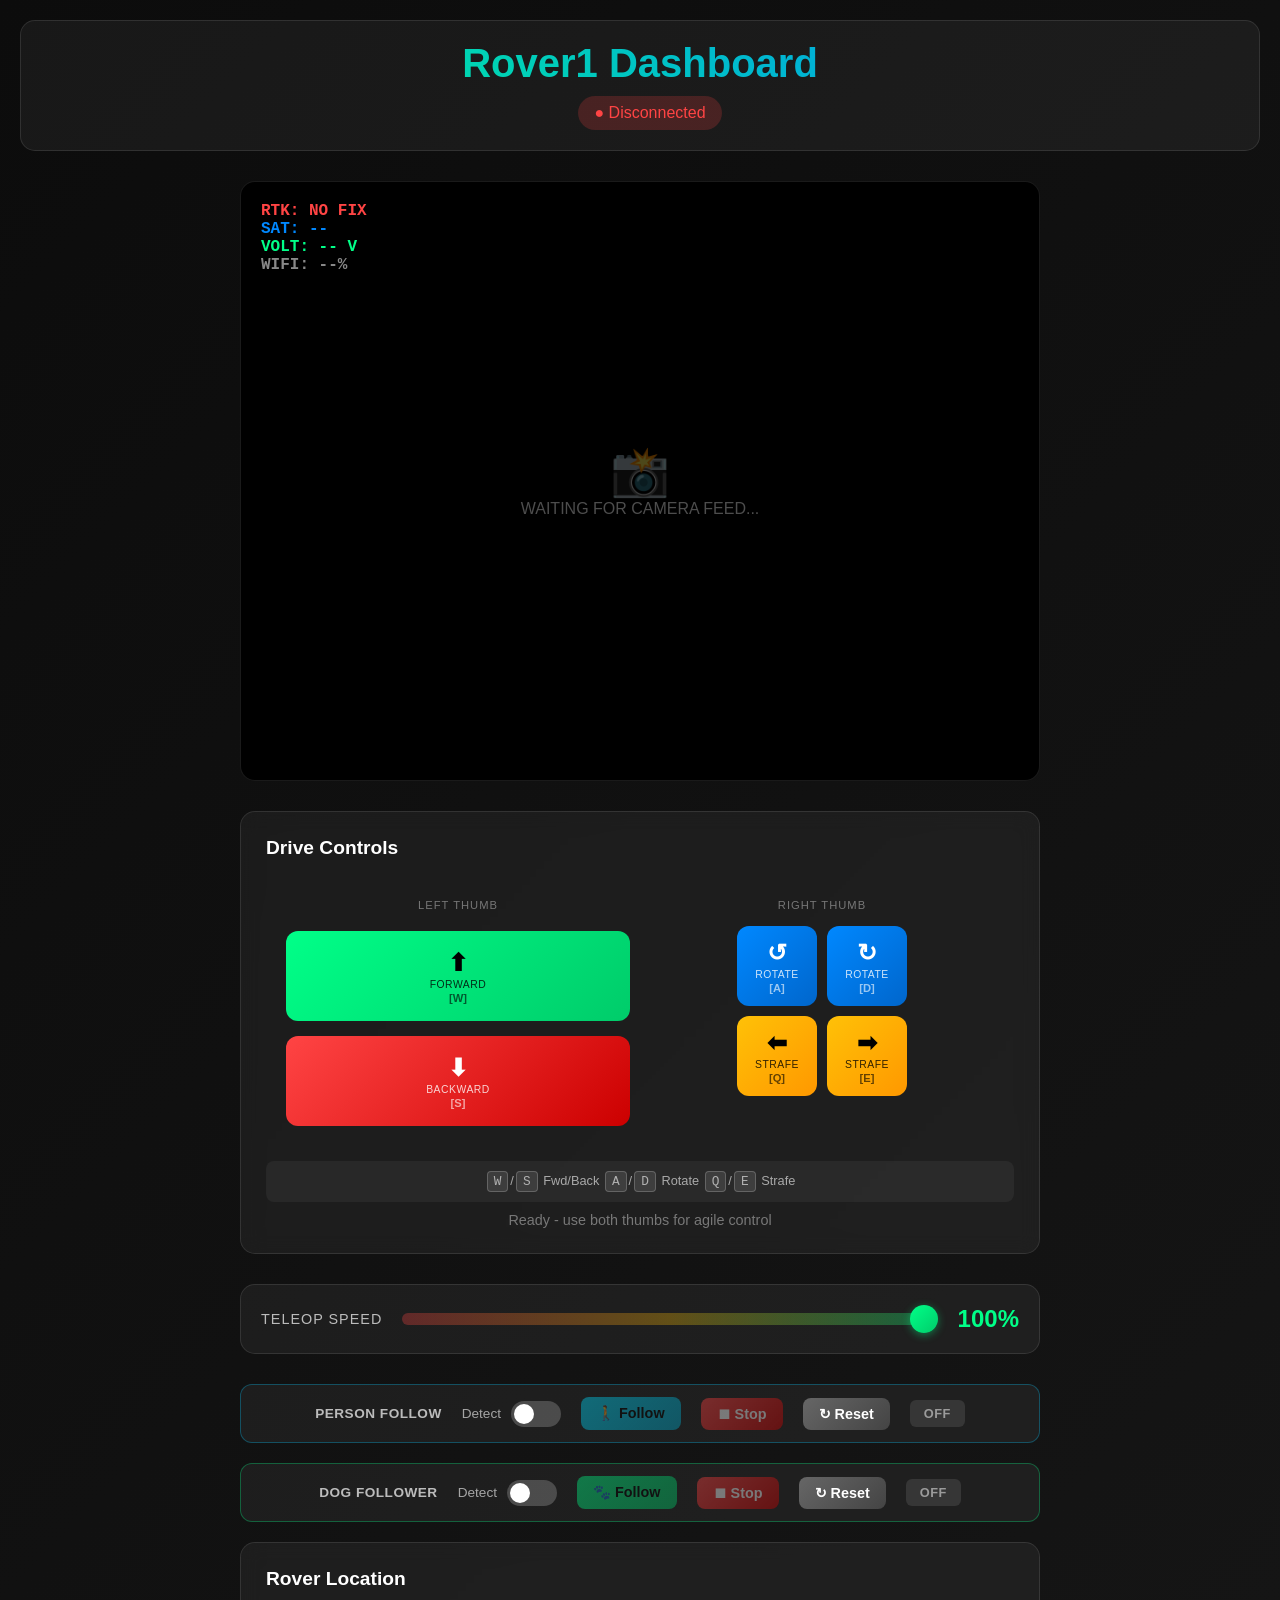
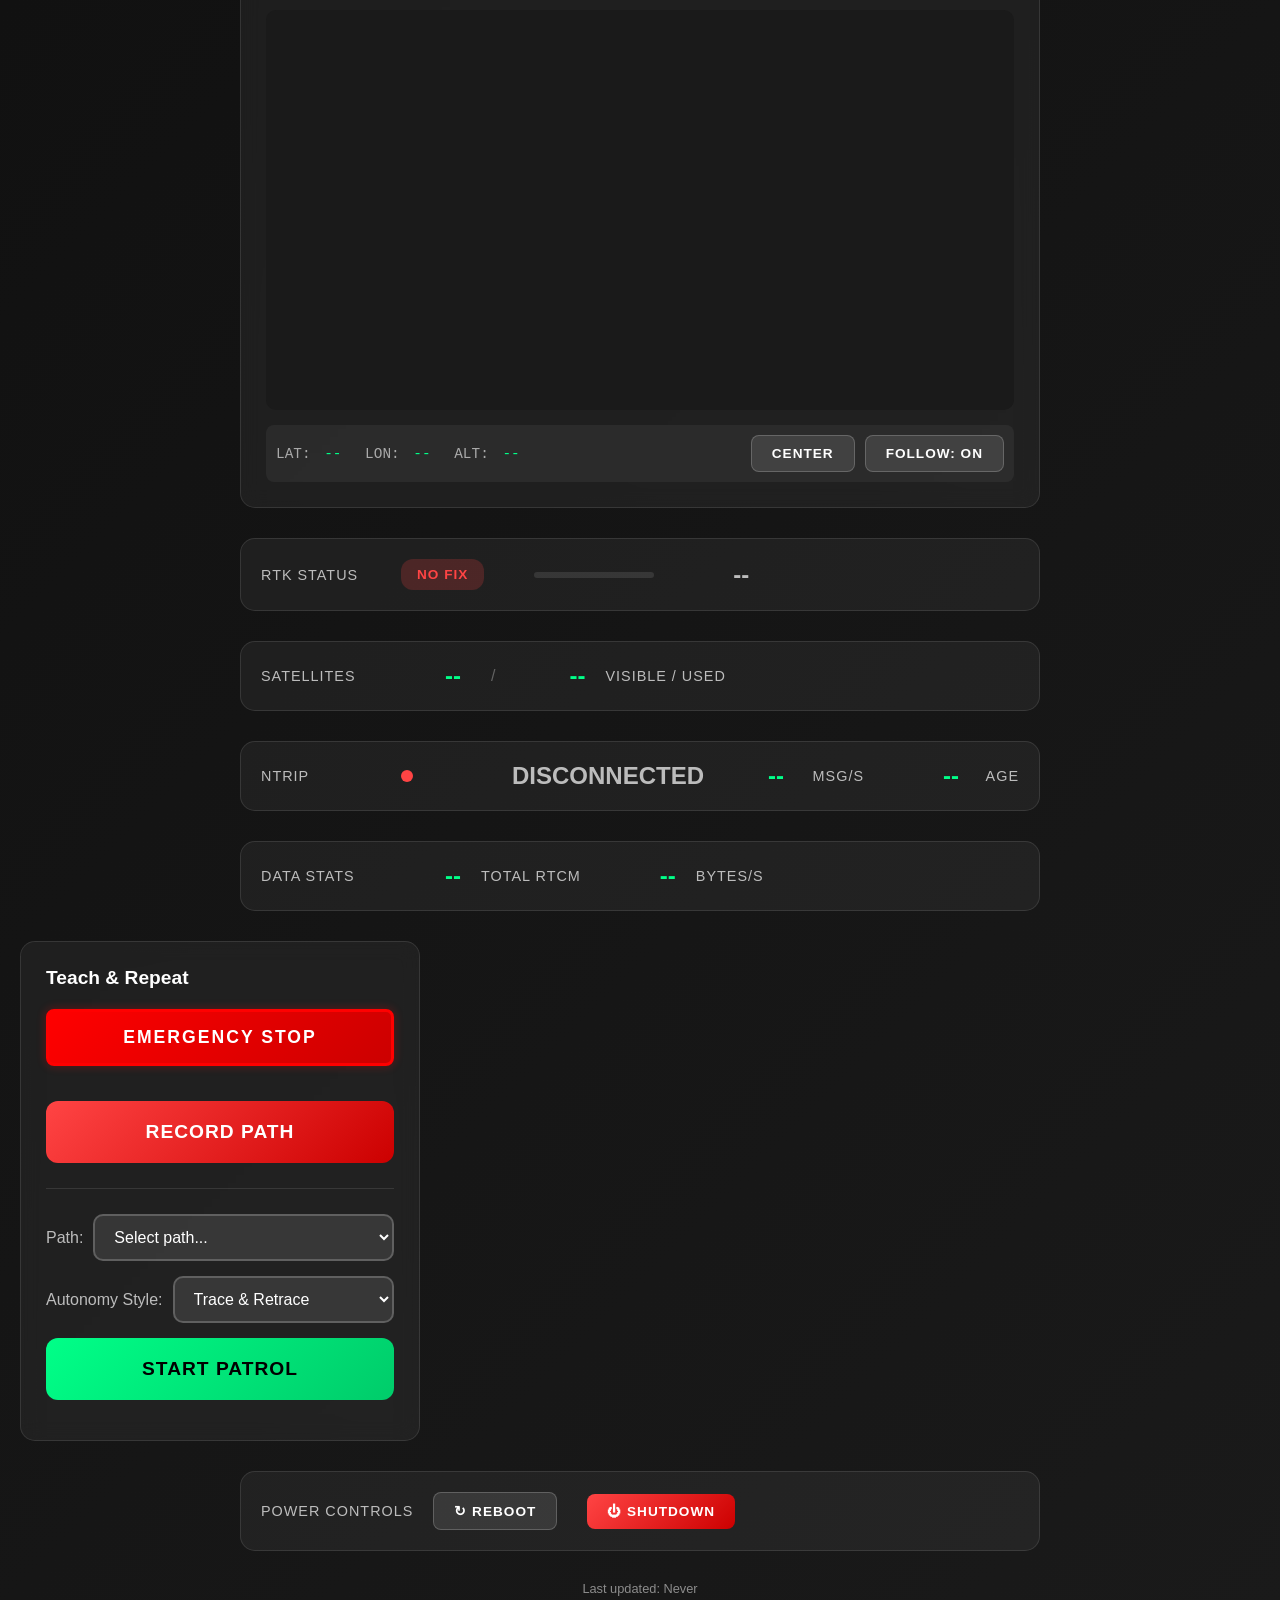
==== commit 9a8f80be: "Convert dashboard cards to slim horizontal design matching teleop speed UI - Replaced bulky RTK, Sat" ====
--- a/gnss_web_dashboard/static/index.html
+++ b/gnss_web_dashboard/static/index.html
@@ -41,7 +41,7 @@
         </div>
 
         <!-- Web Teleop Drive Controls - Two-thumb layout -->
-        <div class="card teleop-card">
+        <div class="card teleop-card" style="max-width: 800px; margin: 0 auto 30px auto;">
             <div class="card-title">Drive Controls</div>
             <div class="teleop-drive-container" id="teleopContainer">
                 <!-- Left thumb zone: Forward/Backward -->
@@ -188,85 +188,58 @@
             </div>
         </div>
 
+        <!-- RTK Status - Slim Horizontal -->
+        <div class="teleop-controls">
+            <div class="teleop-speed-control">
+                <span class="teleop-speed-label">RTK Status</span>
+                <div id="rtkBadge" class="rtk-badge-slim rtk-no-fix">NO FIX</div>
+                <div class="accuracy-bar-slim">
+                    <div id="accuracyFill" class="accuracy-fill accuracy-poor" style="width: 0%"></div>
+                </div>
+                <span id="rtkAccuracy" class="teleop-speed-value" style="color: rgba(255,255,255,0.7);">--</span>
+            </div>
+        </div>
+
+        <!-- Satellite Status - Slim Horizontal -->
+        <div class="teleop-controls">
+            <div class="teleop-speed-control">
+                <span class="teleop-speed-label">Satellites</span>
+                <span id="satVisible" class="teleop-speed-value sat-visible">--</span>
+                <span style="color: rgba(255,255,255,0.3); margin: 0 10px;">/</span>
+                <span id="satUsed" class="teleop-speed-value sat-used">--</span>
+                <span class="teleop-speed-label" style="min-width: 80px; text-align: right;">Visible / Used</span>
+            </div>
+        </div>
+
+        <!-- NTRIP Status - Slim Horizontal -->
+        <div class="teleop-controls">
+            <div class="teleop-speed-control">
+                <span class="teleop-speed-label">NTRIP</span>
+                <div id="ntripDot" class="status-dot status-disconnected" style="margin-right: 10px;"></div>
+                <span id="ntripStatus" class="teleop-speed-value" style="color: rgba(255,255,255,0.7); flex: 1;">DISCONNECTED</span>
+                <span id="rtcmRate" class="teleop-speed-value">--</span>
+                <span class="teleop-speed-label" style="min-width: 60px; text-align: right;">msg/s</span>
+                <span id="rtcmAge" class="teleop-speed-value" style="margin-left: 15px;">--</span>
+                <span class="teleop-speed-label" style="min-width: 40px; text-align: right;">age</span>
+            </div>
+        </div>
+
+        <!-- Data Statistics - Slim Horizontal -->
+        <div class="teleop-controls">
+            <div class="teleop-speed-control">
+                <span class="teleop-speed-label">Data Stats</span>
+                <span id="totalMessages" class="teleop-speed-value">--</span>
+                <span class="teleop-speed-label" style="min-width: 80px; text-align: right;">Total RTCM</span>
+                <span id="dataRate" class="teleop-speed-value" style="margin-left: 15px;">--</span>
+                <span class="teleop-speed-label" style="min-width: 60px; text-align: right;">Bytes/s</span>
+            </div>
+        </div>
+
         <div class="grid">
-            <!-- RTK Status Card -->
-            <div class="card">
-                <div class="card-title">RTK Status</div>
-                <div class="rtk-status">
-                    <div id="rtkBadge" class="rtk-badge rtk-no-fix">NO FIX</div>
-                    <div id="rtkAccuracy" class="metric-label">Accuracy: --</div>
-                </div>
-                <div class="accuracy-bar">
-                    <div id="accuracyFill" class="accuracy-fill accuracy-poor" style="width: 0%"></div>
-                </div>
-            </div>
-
-            <!-- Satellites Card -->
-            <div class="card">
-                <div class="card-title">Satellite Status</div>
-                <div class="satellite-visual">
-                    <div class="sat-group">
-                        <div id="satVisible" class="sat-count sat-visible">--</div>
-                        <div class="metric-label">Visible</div>
-                    </div>
-                    <div style="font-size: 1.5rem; color: rgba(255,255,255,0.3);">/</div>
-                    <div class="sat-group">
-                        <div id="satUsed" class="sat-count sat-used">--</div>
-                        <div class="metric-label">Used</div>
-                    </div>
-                </div>
-            </div>
-
-            <!-- NTRIP Status Card -->
-            <div class="card">
-                <div class="card-title">NTRIP Corrections</div>
-                <div class="ntrip-indicator">
-                    <div id="ntripDot" class="status-dot status-disconnected"></div>
-                    <div id="ntripStatus" class="metric-label">DISCONNECTED</div>
-                </div>
-                <div class="stats-grid">
-                    <div class="stat-item">
-                        <div id="rtcmRate" class="stat-value">--</div>
-                        <div class="metric-label">msg/s</div>
-                    </div>
-                    <div class="stat-item">
-                        <div id="rtcmAge" class="stat-value">--</div>
-                        <div class="metric-label">age (s)</div>
-                    </div>
-                </div>
-            </div>
-
-            <!-- Data Statistics Card -->
-            <div class="card">
-                <div class="card-title">Data Statistics</div>
-                <div class="stats-grid">
-                    <div class="stat-item">
-                        <div id="totalMessages" class="stat-value">--</div>
-                        <div class="metric-label">Total RTCM</div>
-                    </div>
-                    <div class="stat-item">
-                        <div id="dataRate" class="stat-value">--</div>
-                        <div class="metric-label">Bytes/s</div>
-                    </div>
-                </div>
-            </div>
-
-            <!-- Battery Status Card -->
-            <div class="card">
-                <div class="card-title">Battery Status</div>
-                <div class="battery-display">
-                    <div id="batteryVoltage" class="metric-value" style="color: #00ff88;">--</div>
-                    <div class="metric-label">Volts</div>
-                </div>
-                <div class="battery-bar">
-                    <div id="batteryFill" class="battery-fill battery-good" style="width: 0%"></div>
-                </div>
-                <div id="batteryStatus" class="metric-label" style="text-align: center; margin-top: 10px;">--</div>
-                <div class="power-status-indicator">
-                    <span class="power-icon" id="powerIcon">⚡</span>
-                    <span class="power-status-text power-unknown" id="powerStatus">USB-C: --</span>
-                </div>
-            </div>
+
+
+
+
 
             <!-- Patrol Card - Minimal UI -->
             <div class="card patrol-card">
@@ -321,6 +294,7 @@
                         <label class="autonomy-label">Autonomy Style:</label>
                         <select id="autonomyStyle" class="autonomy-select">
                             <option value="trace">Trace & Retrace</option>
+                            <option value="gps">GPS Navigator</option>
                         </select>
                     </div>
 
@@ -371,15 +345,15 @@
             </div>
         </div>
 
-        <!-- Power Controls Card -->
-        <div class="card power-card">
-            <div class="card-title">Power Controls</div>
-            <div class="power-btn-group">
-                <button class="power-btn power-btn-reboot" onclick="powerController.requestReboot()">
-                    <span>&#x21BB;</span> Reboot
+        <!-- Power Controls - Slim Horizontal -->
+        <div class="teleop-controls">
+            <div class="teleop-speed-control">
+                <span class="teleop-speed-label">Power Controls</span>
+                <button class="btn btn-secondary" style="margin-right: 10px;" onclick="powerController.requestReboot()">
+                    &#x21BB; Reboot
                 </button>
-                <button class="power-btn power-btn-shutdown" onclick="powerController.requestShutdown()">
-                    <span>&#x23FB;</span> Shutdown
+                <button class="btn btn-danger" onclick="powerController.requestShutdown()">
+                    &#x23FB; Shutdown
                 </button>
             </div>
             <div id="powerConfirmDialog" class="power-confirm-dialog">
--- a/gnss_web_dashboard/static/css/components.css
+++ b/gnss_web_dashboard/static/css/components.css
@@ -59,6 +59,29 @@
 .rtk-float { background: rgba(0, 123, 255, 0.2); color: #007bff; }
 .rtk-fixed { background: rgba(40, 167, 69, 0.2); color: #28a745; }
 
+/* Slim RTK Badge for horizontal layout */
+.rtk-badge-slim {
+    display: inline-block;
+    padding: 8px 16px;
+    border-radius: 12px;
+    font-size: 0.85rem;
+    font-weight: 600;
+    text-transform: uppercase;
+    letter-spacing: 1px;
+    margin-right: 15px;
+}
+
+/* Slim Accuracy Bar for horizontal layout */
+.accuracy-bar-slim {
+    flex: 1;
+    height: 6px;
+    background: rgba(255, 255, 255, 0.1);
+    border-radius: 3px;
+    overflow: hidden;
+    margin: 0 15px;
+    max-width: 120px;
+}
+
 /* Satellite visual */
 .satellite-visual {
     display: flex;
